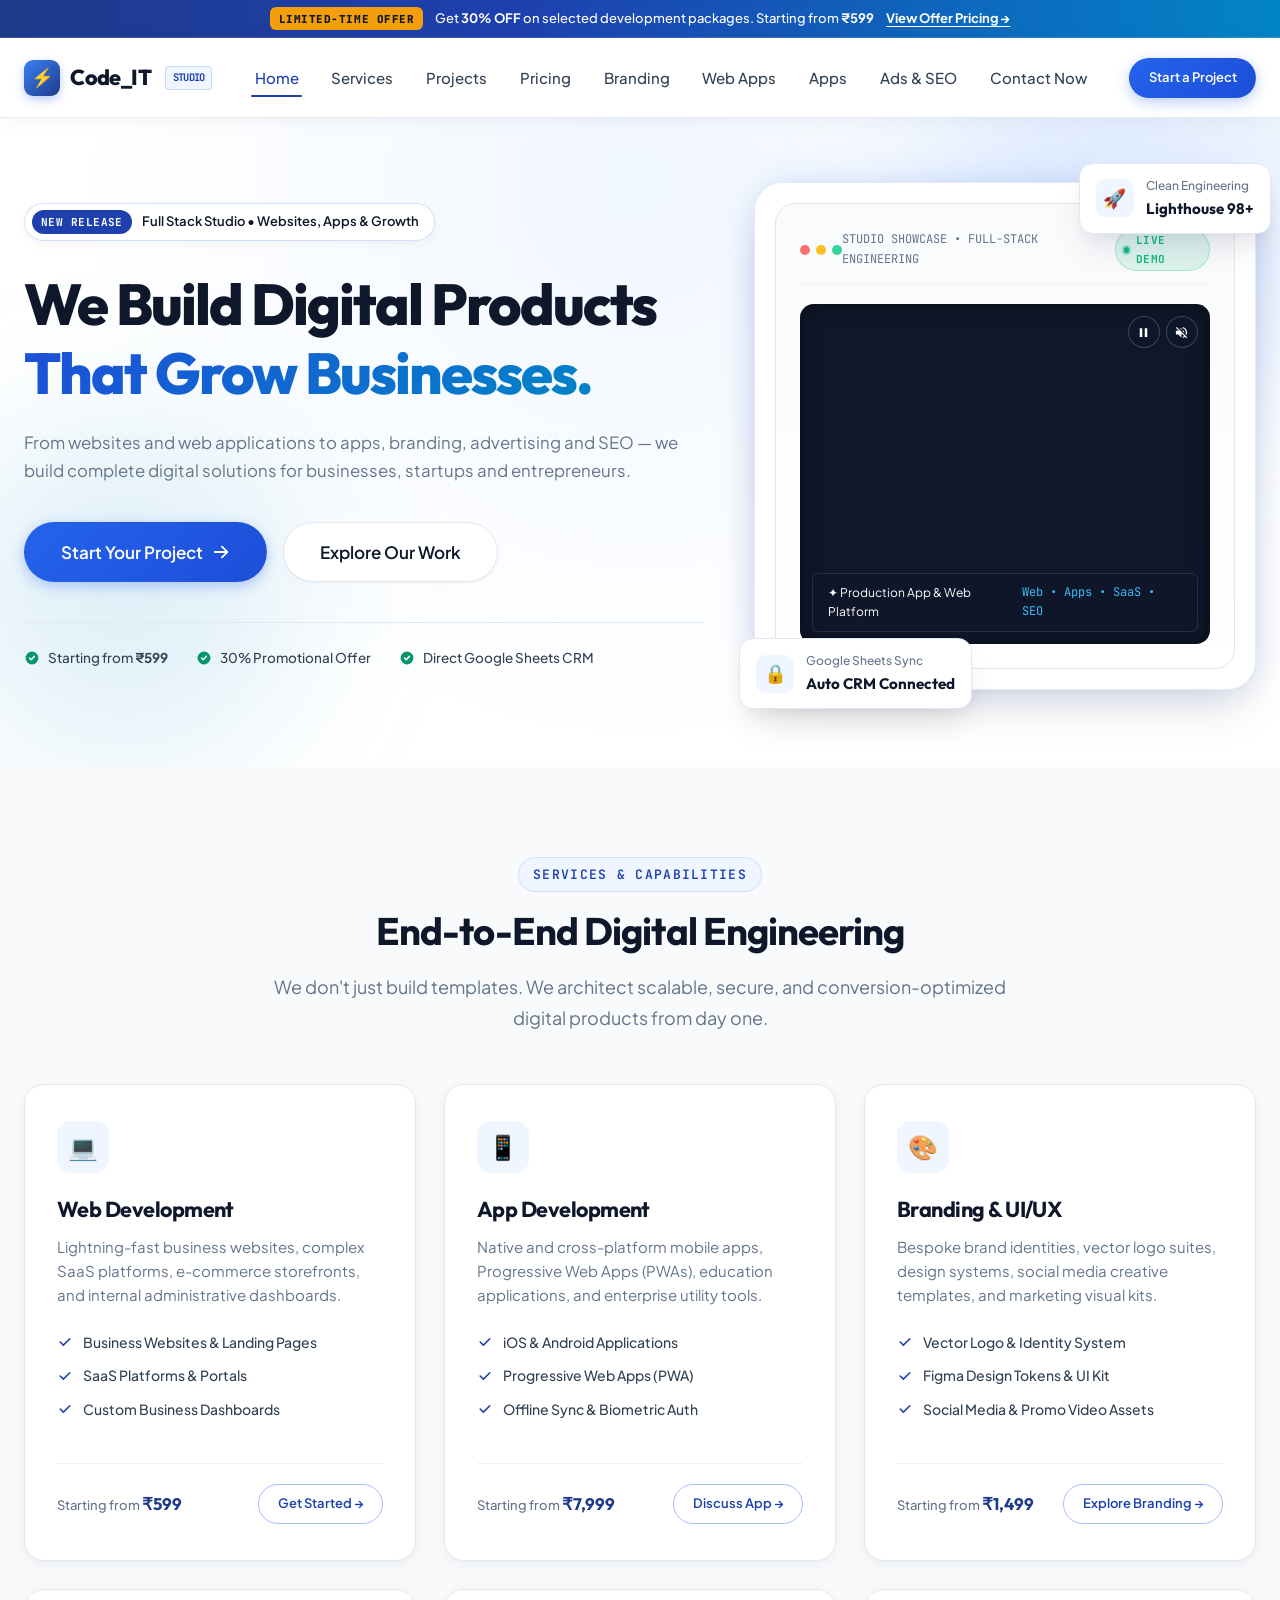
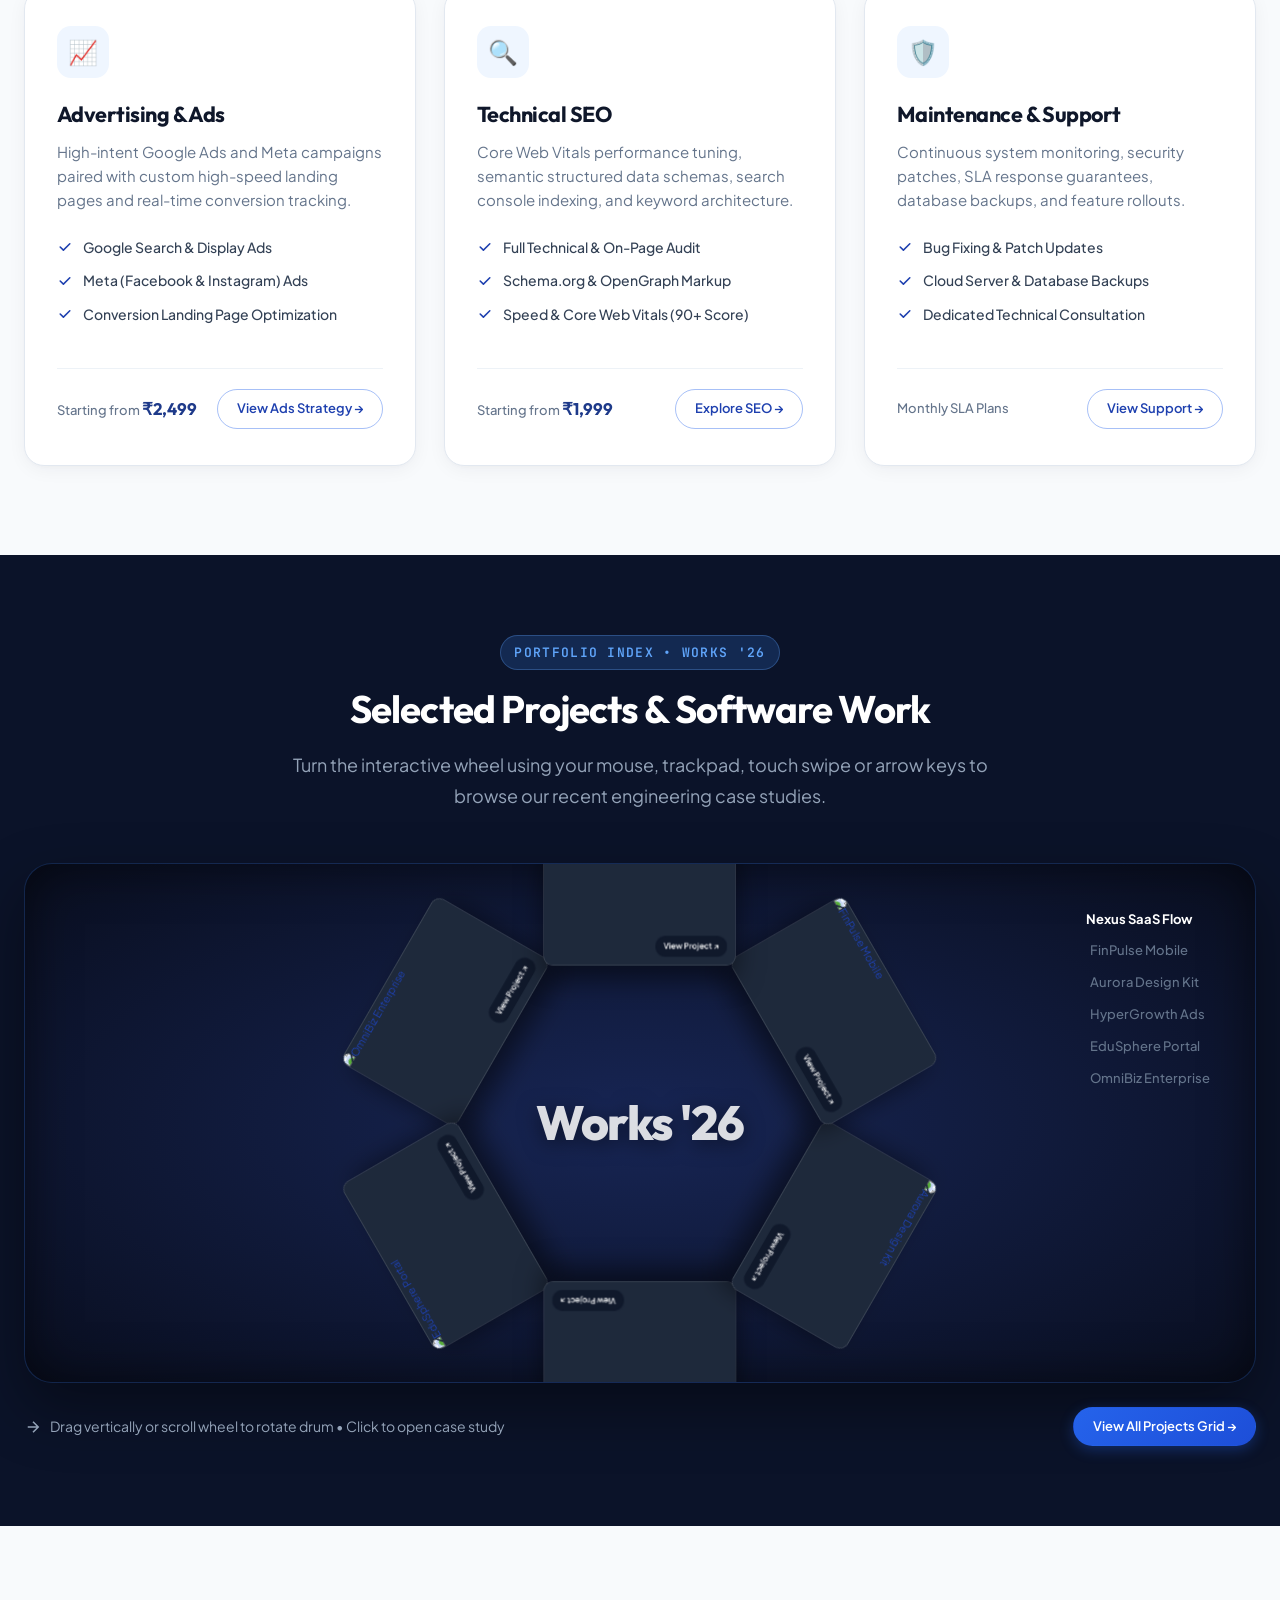
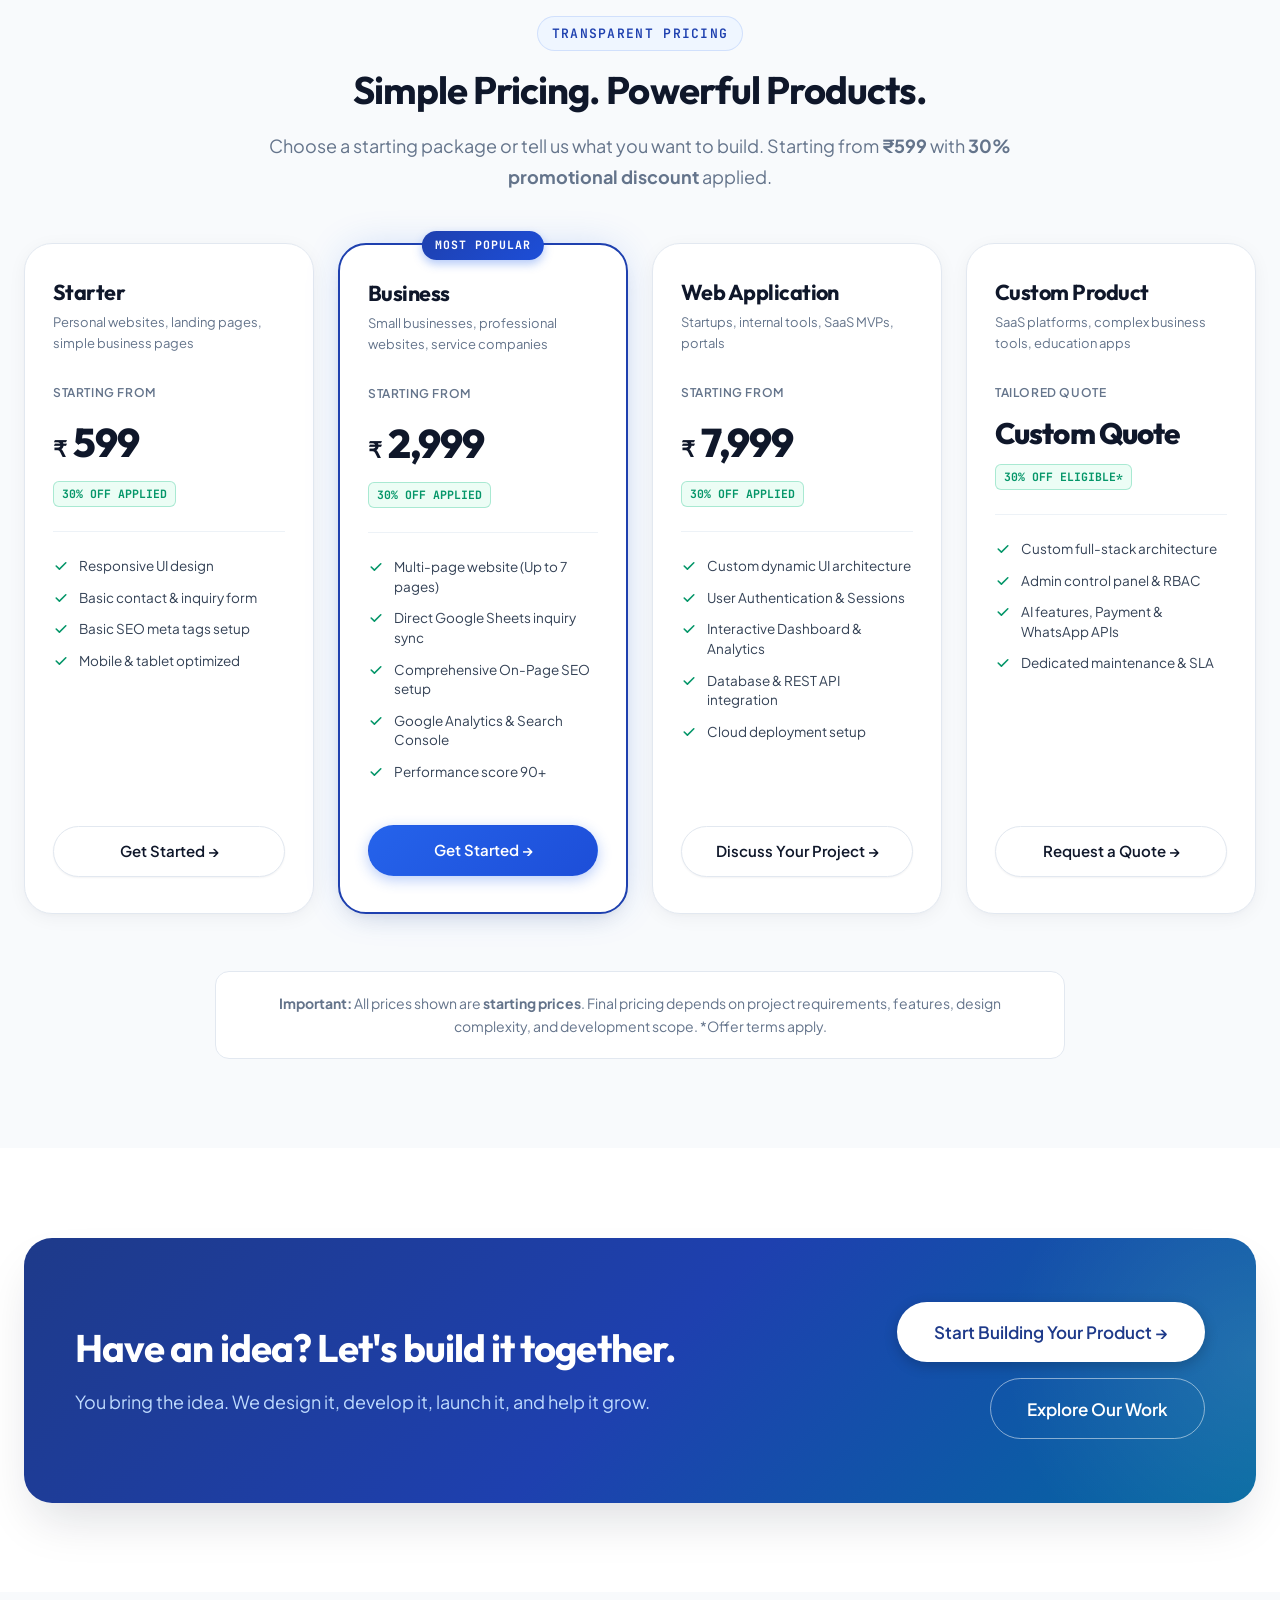
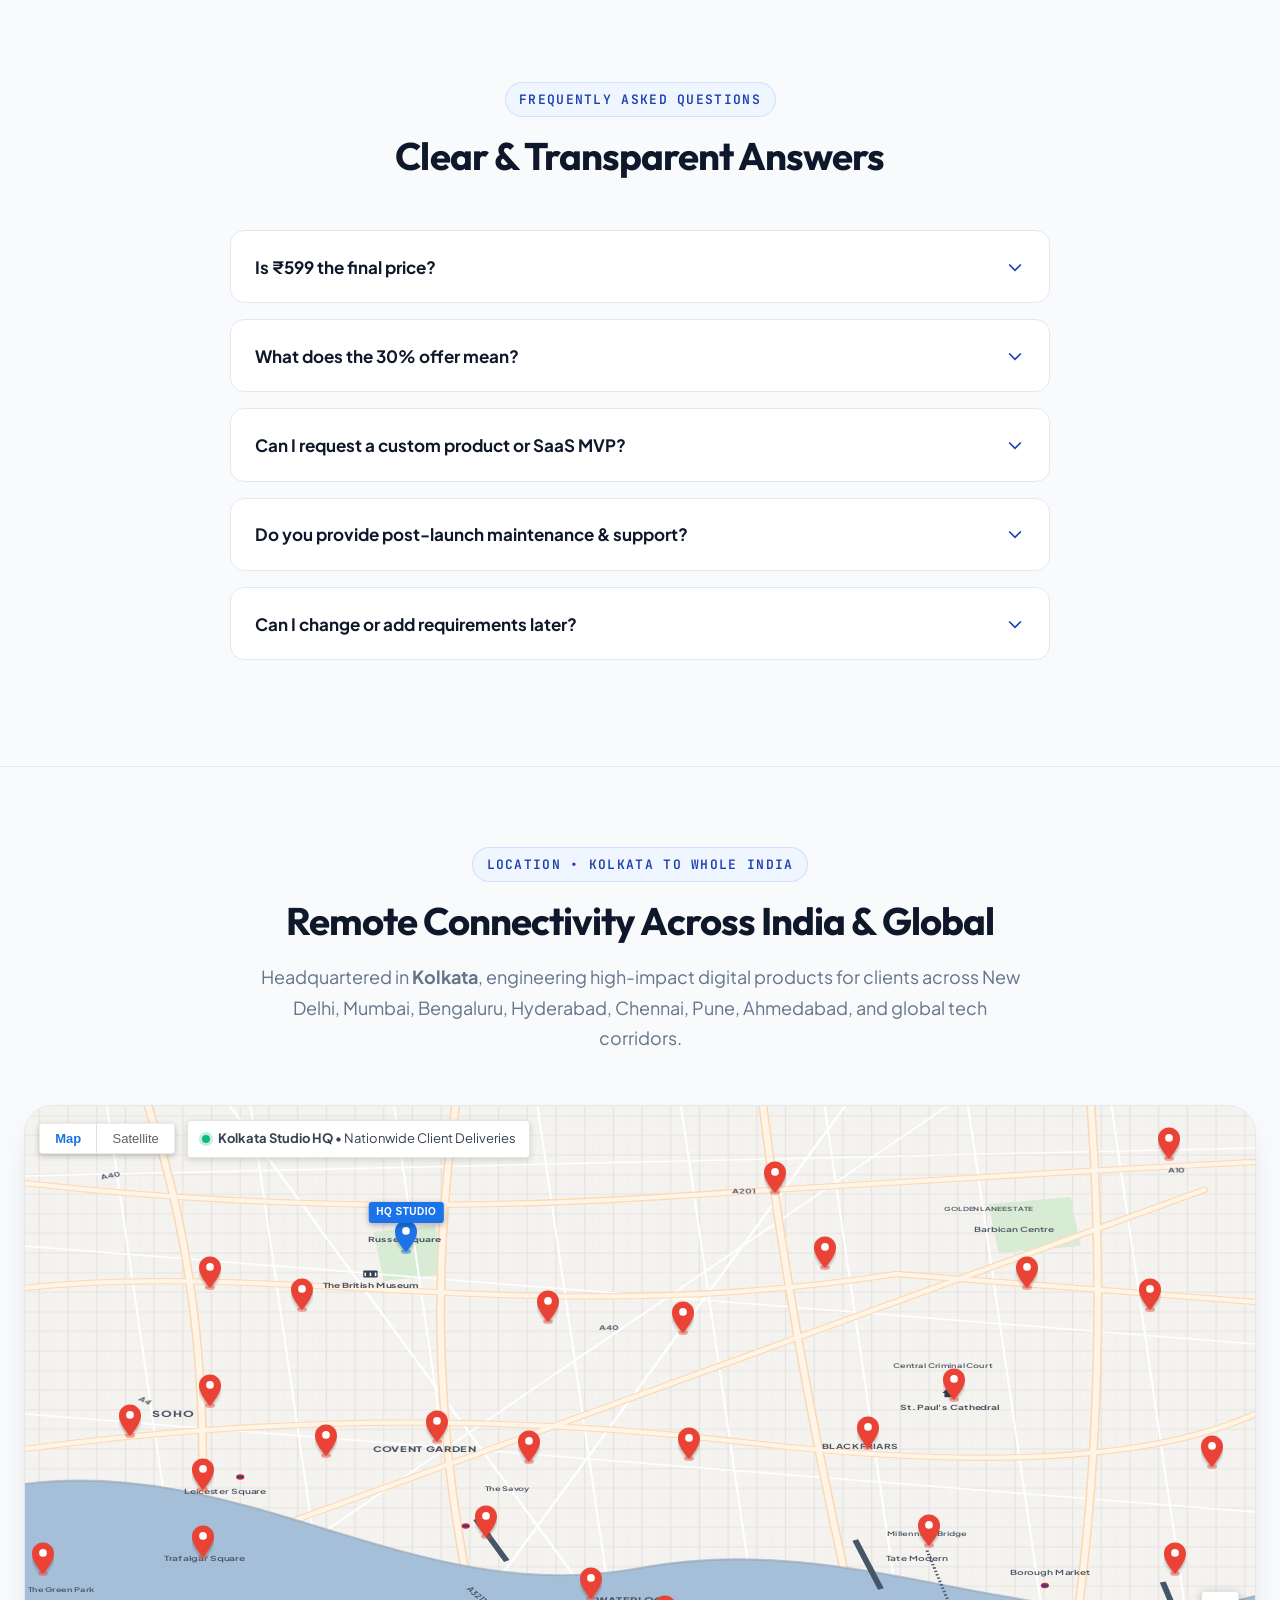
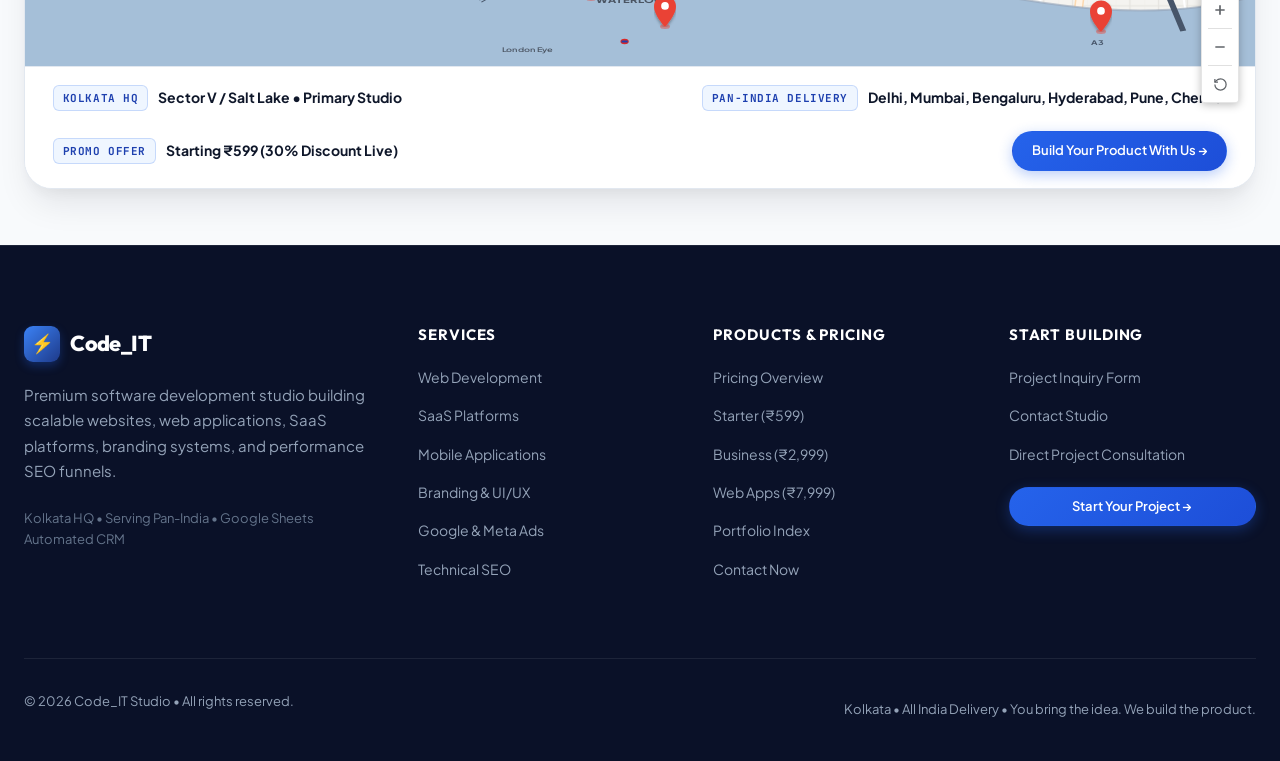
==== index.html @ 695f3fca "first commit" ====
<!DOCTYPE html>
<html lang="en">
<head>
  <meta charset="UTF-8" />
  <meta name="viewport" content="width=device-width, initial-scale=1.0" />
  <title>Code_IT | Web Development, Apps, Branding, Ads & SEO Studio</title>
  <meta name="description" content="Professional technology & digital solutions company building high-performance websites, web applications, SaaS products, mobile apps, branding, ads & SEO." />
  <meta name="keywords" content="web development, app development, saas development, branding agency, google ads, technical seo, software studio" />
  <meta property="og:title" content="Code_IT | Digital Product Studio" />
  <meta property="og:description" content="We build digital products that grow businesses. From websites and apps to branding and SEO." />
  <meta property="og:type" content="website" />
  <link rel="canonical" href="https://example.com/index.html" />

  <!-- CSS Stylesheets -->
  <link rel="stylesheet" href="css/style.css" />
  <link rel="stylesheet" href="css/animations.css" />
  <link rel="stylesheet" href="css/responsive.css" />
</head>
<body>

  <!-- Top Scroll Progress Bar -->
  <div id="scroll-progress"></div>

  <!-- Sticky Header Wrapper (Holds Promo Offer Banner + Main Nav) -->
  <div class="site-header-sticky">
    <!-- Promotional 30% Offer Banner -->
    <aside class="offer-banner" role="region" aria-label="Limited time promotion">
      <div class="container offer-banner-content">
        <span class="offer-badge">LIMITED-TIME OFFER</span>
        <span>Get <strong>30% OFF</strong> on selected development packages. Starting from <strong>₹599</strong></span>
        <a href="pricing.html" class="offer-banner-link">View Offer Pricing →</a>
      </div>
    </aside>

    <!-- Sticky Main Navigation -->
    <header class="site-nav">
      <div class="container nav-container">
        <a href="index.html" class="brand-logo" aria-label="Code_IT Home">
          <span class="brand-logo-icon">⚡</span>
          <span>Code_IT</span>
          <span class="brand-logo-badge">STUDIO</span>
        </a>

        <nav aria-label="Main Navigation">
          <ul class="nav-links" id="nav-links">
            <li class="nav-item"><a href="index.html" class="nav-link">Home</a></li>
            <li class="nav-item"><a href="services.html" class="nav-link">Services</a></li>
            <li class="nav-item"><a href="projects.html" class="nav-link">Projects</a></li>
            <li class="nav-item"><a href="pricing.html" class="nav-link">Pricing</a></li>
            <li class="nav-item"><a href="branding.html" class="nav-link">Branding</a></li>
            <li class="nav-item"><a href="web-apps.html" class="nav-link">Web Apps</a></li>
            <li class="nav-item"><a href="apps.html" class="nav-link">Apps</a></li>
            <li class="nav-item"><a href="ads-seo.html" class="nav-link">Ads &amp; SEO</a></li>
            <li class="nav-item"><a href="contact.html" class="nav-link">Contact Now</a></li>
            <li class="nav-item mobile-only" style="display: none;">
              <a href="inquiry.html" class="btn btn-primary btn-sm btn-block">Start a Project</a>
            </li>
          </ul>
        </nav>

        <div class="nav-actions">
          <a href="inquiry.html" class="btn btn-primary btn-sm">Start a Project</a>
          <button class="nav-toggle-btn" id="nav-toggle" aria-label="Toggle Navigation" aria-expanded="false">
            <svg viewBox="0 0 24 24" width="24" height="24" stroke="currentColor" stroke-width="2" fill="none"><line x1="3" y1="12" x2="21" y2="12"></line><line x1="3" y1="6" x2="21" y2="6"></line><line x1="3" y1="18" x2="21" y2="18"></line></svg>
          </button>
        </div>
      </div>
    </header>
  </div>

  <!-- Hero Section with 3D Orbit Interactive Studio Visual -->
  <section class="hero-wrapper" aria-labelledby="hero-title">
    <div class="bg-glow-orb bg-glow-1"></div>
    <div class="bg-glow-orb bg-glow-2"></div>

    <div class="container hero-grid">
      <!-- Left Hero Copy -->
      <div class="hero-content reveal">
        <div class="hero-badge-container">
          <span class="hero-badge-tag">NEW RELEASE</span>
          <span class="hero-badge-text">Full Stack Studio &bull; Websites, Apps &amp; Growth</span>
        </div>

        <h1 class="hero-headline" id="hero-title">
          We Build Digital Products <br />
          <em>That Grow Businesses.</em>
        </h1>

        <p class="hero-subtext">
          From websites and web applications to apps, branding, advertising and SEO &mdash; we build complete digital solutions for businesses, startups and entrepreneurs.
        </p>

        <div class="hero-actions">
          <a href="inquiry.html" class="btn btn-primary btn-lg">
            Start Your Project
            <svg class="btn-icon" viewBox="0 0 20 20" fill="currentColor"><path fill-rule="evenodd" d="M10.293 3.293a1 1 0 011.414 0l6 6a1 1 0 010 1.414l-6 6a1 1 0 01-1.414-1.414L14.586 11H3a1 1 0 110-2h11.586l-4.293-4.293a1 1 0 010-1.414z" clip-rule="evenodd"/></svg>
          </a>
          <a href="projects.html" class="btn btn-secondary btn-lg">Explore Our Work</a>
        </div>

        <div class="hero-guarantees">
          <div class="guarantee-item">
            <svg class="guarantee-icon" viewBox="0 0 20 20" fill="currentColor"><path fill-rule="evenodd" d="M10 18a8 8 0 100-16 8 8 0 000 16zm3.707-9.293a1 1 0 00-1.414-1.414L9 10.586 7.707 9.293a1 1 0 00-1.414 1.414l2 2a1 1 0 001.414 0l4-4z" clip-rule="evenodd"/></svg>
            <span>Starting from <strong>₹599</strong></span>
          </div>
          <div class="guarantee-item">
            <svg class="guarantee-icon" viewBox="0 0 20 20" fill="currentColor"><path fill-rule="evenodd" d="M10 18a8 8 0 100-16 8 8 0 000 16zm3.707-9.293a1 1 0 00-1.414-1.414L9 10.586 7.707 9.293a1 1 0 00-1.414 1.414l2 2a1 1 0 001.414 0l4-4z" clip-rule="evenodd"/></svg>
            <span>30% Promotional Offer</span>
          </div>
          <div class="guarantee-item">
            <svg class="guarantee-icon" viewBox="0 0 20 20" fill="currentColor"><path fill-rule="evenodd" d="M10 18a8 8 0 100-16 8 8 0 000 16zm3.707-9.293a1 1 0 00-1.414-1.414L9 10.586 7.707 9.293a1 1 0 00-1.414 1.414l2 2a1 1 0 001.414 0l4-4z" clip-rule="evenodd"/></svg>
            <span>Direct Google Sheets CRM</span>
          </div>
        </div>
      </div>

      <!-- Right Hero Video & Studio Showcase -->
      <div class="hero-visual reveal reveal-delay-2">
        <div class="hero-visual-frame">
          <div class="studio-tech-card hero-video-card">
            <div class="studio-card-header">
              <div class="tech-dots">
                <span class="tech-dot red"></span>
                <span class="tech-dot yellow"></span>
                <span class="tech-dot green"></span>
              </div>
              <span class="tech-label">STUDIO SHOWCASE &bull; FULL-STACK ENGINEERING</span>
              <span class="tech-live-pill">
                <span class="pulse-dot"></span> LIVE DEMO
              </span>
            </div>

            <div class="hero-video-container">
              <video 
                id="hero-video-player"
                class="hero-media-video" 
                autoplay 
                loop 
                muted 
                playsinline 
                preload="auto"
              >
                <source src="gemini_generated_video_3c59498c.mp4" type="video/mp4" />
                Your browser does not support the video tag.
              </video>
              
              <div class="video-overlay-controls">
                <button type="button" class="video-ctrl-btn" id="hero-video-toggle" title="Play / Pause Video" aria-label="Pause or play video">
                  <svg id="video-play-icon" style="display:none;" viewBox="0 0 24 24" width="15" height="15" fill="currentColor"><path d="M8 5v14l11-7z"/></svg>
                  <svg id="video-pause-icon" viewBox="0 0 24 24" width="15" height="15" fill="currentColor"><path d="M6 19h4V5H6v14zm8-14v14h4V5h-4z"/></svg>
                </button>
                <button type="button" class="video-ctrl-btn" id="hero-sound-toggle" title="Mute / Unmute Audio" aria-label="Mute or unmute audio">
                  <svg id="sound-muted-icon" viewBox="0 0 24 24" width="15" height="15" fill="currentColor"><path d="M16.5 12c0-1.77-1.02-3.29-2.5-4.03v2.21l2.45 2.45c.03-.2.05-.41.05-.63zm2.5 0c0 .94-.2 1.82-.54 2.64l1.51 1.51C20.63 14.91 21 13.5 21 12c0-4.28-2.99-7.86-7-8.77v2.06c2.89.86 5 3.54 5 6.71zM4.27 3L3 4.27 7.73 9H3v6h4l5 5v-6.73l4.25 4.25c-.67.52-1.42.93-2.25 1.18v2.06c1.38-.31 2.63-.95 3.69-1.81L19.73 21 21 19.73l-9-9L4.27 3zM12 4L9.91 6.09 12 8.18V4z"/></svg>
                  <svg id="sound-unmuted-icon" style="display:none;" viewBox="0 0 24 24" width="15" height="15" fill="currentColor"><path d="M3 9v6h4l5 5V4L7 9H3zm13.5 3c0-1.77-1.02-3.29-2.5-4.03v8.05c1.48-.73 2.5-2.25 2.5-4.02zM14 3.23v2.06c2.89.86 5 3.54 5 6.71s-2.11 5.85-5 6.71v2.06c4.01-.91 7-4.49 7-8.77s-2.99-7.86-7-8.77z"/></svg>
                </button>
              </div>

              <div class="canvas-overlay-caption">
                <span>✦ Production App &amp; Web Platform</span>
                <span class="canvas-badge">Web &bull; Apps &bull; SaaS &bull; SEO</span>
              </div>
            </div>
          </div>

          <!-- Floating Micro Badges -->
          <div class="hero-floating-stat stat-1 float-animation">
            <div class="stat-icon-wrapper">🚀</div>
            <div>
              <div class="stat-info-title">Clean Engineering</div>
              <div class="stat-info-val">Lighthouse 98+</div>
            </div>
          </div>

          <div class="hero-floating-stat stat-2 float-animation-reverse">
            <div class="stat-icon-wrapper">🔒</div>
            <div>
              <div class="stat-info-title">Google Sheets Sync</div>
              <div class="stat-info-val">Auto CRM Connected</div>
            </div>
          </div>
        </div>
      </div>
    </div>
  </section>

  <!-- Core Services Showcase Section -->
  <section class="section section-alt" id="services">
    <div class="container">
      <div class="section-header reveal">
        <span class="section-eyebrow">SERVICES &amp; CAPABILITIES</span>
        <h2 class="section-title">End-to-End Digital Engineering</h2>
        <p class="section-subtitle">
          We don't just build templates. We architect scalable, secure, and conversion-optimized digital products from day one.
        </p>
      </div>

      <div class="services-grid">
        <!-- Web Development -->
        <article class="service-card reveal">
          <div class="service-icon-box">💻</div>
          <h3 class="service-title">Web Development</h3>
          <p class="service-desc">
            Lightning-fast business websites, complex SaaS platforms, e-commerce storefronts, and internal administrative dashboards.
          </p>
          <ul class="service-feature-list">
            <li class="service-feature-item">
              <svg viewBox="0 0 20 20" fill="currentColor"><path fill-rule="evenodd" d="M16.707 5.293a1 1 0 010 1.414l-8 8a1 1 0 01-1.414 0l-4-4a1 1 0 011.414-1.414L8 12.586l7.293-7.293a1 1 0 011.414 0z" clip-rule="evenodd"/></svg>
              Business Websites &amp; Landing Pages
            </li>
            <li class="service-feature-item">
              <svg viewBox="0 0 20 20" fill="currentColor"><path fill-rule="evenodd" d="M16.707 5.293a1 1 0 010 1.414l-8 8a1 1 0 01-1.414 0l-4-4a1 1 0 011.414-1.414L8 12.586l7.293-7.293a1 1 0 011.414 0z" clip-rule="evenodd"/></svg>
              SaaS Platforms &amp; Portals
            </li>
            <li class="service-feature-item">
              <svg viewBox="0 0 20 20" fill="currentColor"><path fill-rule="evenodd" d="M16.707 5.293a1 1 0 010 1.414l-8 8a1 1 0 01-1.414 0l-4-4a1 1 0 011.414-1.414L8 12.586l7.293-7.293a1 1 0 011.414 0z" clip-rule="evenodd"/></svg>
              Custom Business Dashboards
            </li>
          </ul>
          <div class="service-card-footer">
            <span class="service-price-tag">Starting from <strong>₹599</strong></span>
            <a href="inquiry.html?package=Starter" class="btn btn-outline btn-sm">Get Started →</a>
          </div>
        </article>

        <!-- App Development -->
        <article class="service-card reveal reveal-delay-1">
          <div class="service-icon-box">📱</div>
          <h3 class="service-title">App Development</h3>
          <p class="service-desc">
            Native and cross-platform mobile apps, Progressive Web Apps (PWAs), education applications, and enterprise utility tools.
          </p>
          <ul class="service-feature-list">
            <li class="service-feature-item">
              <svg viewBox="0 0 20 20" fill="currentColor"><path fill-rule="evenodd" d="M16.707 5.293a1 1 0 010 1.414l-8 8a1 1 0 01-1.414 0l-4-4a1 1 0 011.414-1.414L8 12.586l7.293-7.293a1 1 0 011.414 0z" clip-rule="evenodd"/></svg>
              iOS &amp; Android Applications
            </li>
            <li class="service-feature-item">
              <svg viewBox="0 0 20 20" fill="currentColor"><path fill-rule="evenodd" d="M16.707 5.293a1 1 0 010 1.414l-8 8a1 1 0 01-1.414 0l-4-4a1 1 0 011.414-1.414L8 12.586l7.293-7.293a1 1 0 011.414 0z" clip-rule="evenodd"/></svg>
              Progressive Web Apps (PWA)
            </li>
            <li class="service-feature-item">
              <svg viewBox="0 0 20 20" fill="currentColor"><path fill-rule="evenodd" d="M16.707 5.293a1 1 0 010 1.414l-8 8a1 1 0 01-1.414 0l-4-4a1 1 0 011.414-1.414L8 12.586l7.293-7.293a1 1 0 011.414 0z" clip-rule="evenodd"/></svg>
              Offline Sync &amp; Biometric Auth
            </li>
          </ul>
          <div class="service-card-footer">
            <span class="service-price-tag">Starting from <strong>₹7,999</strong></span>
            <a href="inquiry.html?package=Web%20Application" class="btn btn-outline btn-sm">Discuss App →</a>
          </div>
        </article>

        <!-- Branding & UI/UX -->
        <article class="service-card reveal reveal-delay-2">
          <div class="service-icon-box">🎨</div>
          <h3 class="service-title">Branding &amp; UI/UX</h3>
          <p class="service-desc">
            Bespoke brand identities, vector logo suites, design systems, social media creative templates, and marketing visual kits.
          </p>
          <ul class="service-feature-list">
            <li class="service-feature-item">
              <svg viewBox="0 0 20 20" fill="currentColor"><path fill-rule="evenodd" d="M16.707 5.293a1 1 0 010 1.414l-8 8a1 1 0 01-1.414 0l-4-4a1 1 0 011.414-1.414L8 12.586l7.293-7.293a1 1 0 011.414 0z" clip-rule="evenodd"/></svg>
              Vector Logo &amp; Identity System
            </li>
            <li class="service-feature-item">
              <svg viewBox="0 0 20 20" fill="currentColor"><path fill-rule="evenodd" d="M16.707 5.293a1 1 0 010 1.414l-8 8a1 1 0 01-1.414 0l-4-4a1 1 0 011.414-1.414L8 12.586l7.293-7.293a1 1 0 011.414 0z" clip-rule="evenodd"/></svg>
              Figma Design Tokens &amp; UI Kit
            </li>
            <li class="service-feature-item">
              <svg viewBox="0 0 20 20" fill="currentColor"><path fill-rule="evenodd" d="M16.707 5.293a1 1 0 010 1.414l-8 8a1 1 0 01-1.414 0l-4-4a1 1 0 011.414-1.414L8 12.586l7.293-7.293a1 1 0 011.414 0z" clip-rule="evenodd"/></svg>
              Social Media &amp; Promo Video Assets
            </li>
          </ul>
          <div class="service-card-footer">
            <span class="service-price-tag">Starting from <strong>₹1,499</strong></span>
            <a href="branding.html" class="btn btn-outline btn-sm">Explore Branding →</a>
          </div>
        </article>

        <!-- Advertising & Lead Funnels -->
        <article class="service-card reveal">
          <div class="service-icon-box">📈</div>
          <h3 class="service-title">Advertising &amp; Ads</h3>
          <p class="service-desc">
            High-intent Google Ads and Meta campaigns paired with custom high-speed landing pages and real-time conversion tracking.
          </p>
          <ul class="service-feature-list">
            <li class="service-feature-item">
              <svg viewBox="0 0 20 20" fill="currentColor"><path fill-rule="evenodd" d="M16.707 5.293a1 1 0 010 1.414l-8 8a1 1 0 01-1.414 0l-4-4a1 1 0 011.414-1.414L8 12.586l7.293-7.293a1 1 0 011.414 0z" clip-rule="evenodd"/></svg>
              Google Search &amp; Display Ads
            </li>
            <li class="service-feature-item">
              <svg viewBox="0 0 20 20" fill="currentColor"><path fill-rule="evenodd" d="M16.707 5.293a1 1 0 010 1.414l-8 8a1 1 0 01-1.414 0l-4-4a1 1 0 011.414-1.414L8 12.586l7.293-7.293a1 1 0 011.414 0z" clip-rule="evenodd"/></svg>
              Meta (Facebook &amp; Instagram) Ads
            </li>
            <li class="service-feature-item">
              <svg viewBox="0 0 20 20" fill="currentColor"><path fill-rule="evenodd" d="M16.707 5.293a1 1 0 010 1.414l-8 8a1 1 0 01-1.414 0l-4-4a1 1 0 011.414-1.414L8 12.586l7.293-7.293a1 1 0 011.414 0z" clip-rule="evenodd"/></svg>
              Conversion Landing Page Optimization
            </li>
          </ul>
          <div class="service-card-footer">
            <span class="service-price-tag">Starting from <strong>₹2,499</strong></span>
            <a href="ads-seo.html" class="btn btn-outline btn-sm">View Ads Strategy →</a>
          </div>
        </article>

        <!-- Technical & On-Page SEO -->
        <article class="service-card reveal reveal-delay-1">
          <div class="service-icon-box">🔍</div>
          <h3 class="service-title">Technical SEO</h3>
          <p class="service-desc">
            Core Web Vitals performance tuning, semantic structured data schemas, search console indexing, and keyword architecture.
          </p>
          <ul class="service-feature-list">
            <li class="service-feature-item">
              <svg viewBox="0 0 20 20" fill="currentColor"><path fill-rule="evenodd" d="M16.707 5.293a1 1 0 010 1.414l-8 8a1 1 0 01-1.414 0l-4-4a1 1 0 011.414-1.414L8 12.586l7.293-7.293a1 1 0 011.414 0z" clip-rule="evenodd"/></svg>
              Full Technical &amp; On-Page Audit
            </li>
            <li class="service-feature-item">
              <svg viewBox="0 0 20 20" fill="currentColor"><path fill-rule="evenodd" d="M16.707 5.293a1 1 0 010 1.414l-8 8a1 1 0 01-1.414 0l-4-4a1 1 0 011.414-1.414L8 12.586l7.293-7.293a1 1 0 011.414 0z" clip-rule="evenodd"/></svg>
              Schema.org &amp; OpenGraph Markup
            </li>
            <li class="service-feature-item">
              <svg viewBox="0 0 20 20" fill="currentColor"><path fill-rule="evenodd" d="M16.707 5.293a1 1 0 010 1.414l-8 8a1 1 0 01-1.414 0l-4-4a1 1 0 011.414-1.414L8 12.586l7.293-7.293a1 1 0 011.414 0z" clip-rule="evenodd"/></svg>
              Speed &amp; Core Web Vitals (90+ Score)
            </li>
          </ul>
          <div class="service-card-footer">
            <span class="service-price-tag">Starting from <strong>₹1,999</strong></span>
            <a href="ads-seo.html" class="btn btn-outline btn-sm">Explore SEO →</a>
          </div>
        </article>

        <!-- Post-Launch Maintenance & Support -->
        <article class="service-card reveal reveal-delay-2">
          <div class="service-icon-box">🛡️</div>
          <h3 class="service-title">Maintenance &amp; Support</h3>
          <p class="service-desc">
            Continuous system monitoring, security patches, SLA response guarantees, database backups, and feature rollouts.
          </p>
          <ul class="service-feature-list">
            <li class="service-feature-item">
              <svg viewBox="0 0 20 20" fill="currentColor"><path fill-rule="evenodd" d="M16.707 5.293a1 1 0 010 1.414l-8 8a1 1 0 01-1.414 0l-4-4a1 1 0 011.414-1.414L8 12.586l7.293-7.293a1 1 0 011.414 0z" clip-rule="evenodd"/></svg>
              Bug Fixing &amp; Patch Updates
            </li>
            <li class="service-feature-item">
              <svg viewBox="0 0 20 20" fill="currentColor"><path fill-rule="evenodd" d="M16.707 5.293a1 1 0 010 1.414l-8 8a1 1 0 01-1.414 0l-4-4a1 1 0 011.414-1.414L8 12.586l7.293-7.293a1 1 0 011.414 0z" clip-rule="evenodd"/></svg>
              Cloud Server &amp; Database Backups
            </li>
            <li class="service-feature-item">
              <svg viewBox="0 0 20 20" fill="currentColor"><path fill-rule="evenodd" d="M16.707 5.293a1 1 0 010 1.414l-8 8a1 1 0 01-1.414 0l-4-4a1 1 0 011.414-1.414L8 12.586l7.293-7.293a1 1 0 011.414 0z" clip-rule="evenodd"/></svg>
              Dedicated Technical Consultation
            </li>
          </ul>
          <div class="service-card-footer">
            <span class="service-price-tag">Monthly SLA Plans</span>
            <a href="support.html" class="btn btn-outline btn-sm">View Support →</a>
          </div>
        </article>
      </div>
    </div>
  </section>

  <!-- Interactive 3D WorksWheel Portfolio Showcase -->
  <section class="works-wheel-section" id="projects-wheel">
    <div class="container">
      <div class="section-header reveal">
        <span class="section-eyebrow">PORTFOLIO INDEX &bull; WORKS '26</span>
        <h2 class="section-title">Selected Projects &amp; Software Work</h2>
        <p class="section-subtitle">
          Turn the interactive wheel using your mouse, trackpad, touch swipe or arrow keys to browse our recent engineering case studies.
        </p>
      </div>

      <!-- 3D WorksWheel Mount Container -->
      <div class="works-wheel-wrapper reveal" id="works-wheel-container">
        <!-- Injected by js/works-wheel-vanilla.js -->
      </div>

      <div class="wheel-controls-bar reveal">
        <div class="wheel-instruction">
          <svg viewBox="0 0 24 24" width="18" height="18" fill="none" stroke="currentColor" stroke-width="2"><path d="M5 12h14M12 5l7 7-7 7"/></svg>
          <span>Drag vertically or scroll wheel to rotate drum &bull; Click to open case study</span>
        </div>
        <div>
          <a href="projects.html" class="btn btn-primary btn-sm">View All Projects Grid →</a>
        </div>
      </div>
    </div>
  </section>

  <!-- Pricing Preview Section Starting from ₹599 -->
  <section class="section pricing-section" id="pricing-preview">
    <div class="container">
      <div class="section-header reveal">
        <span class="section-eyebrow">TRANSPARENT PRICING</span>
        <h2 class="section-title">Simple Pricing. Powerful Products.</h2>
        <p class="section-subtitle">
          Choose a starting package or tell us what you want to build. Starting from <strong>₹599</strong> with <strong>30% promotional discount</strong> applied.
        </p>
      </div>

      <!-- 4 Core Pricing Cards Grid -->
      <div class="pricing-grid">
        <!-- Starter Card -->
        <div class="pricing-card reveal">
          <h3 class="pricing-tier-name">Starter</h3>
          <p class="pricing-tier-target">Personal websites, landing pages, simple business pages</p>
          <div class="price-box">
            <span class="price-start-label">Starting from</span>
            <div class="price-amount-wrap">
              <span class="price-currency">₹</span>
              <span class="price-number">599</span>
            </div>
            <span class="price-discount-pill">30% OFF APPLIED</span>
          </div>
          <ul class="pricing-features-list">
            <li class="pricing-feature-item">
              <svg viewBox="0 0 20 20" fill="currentColor"><path fill-rule="evenodd" d="M16.707 5.293a1 1 0 010 1.414l-8 8a1 1 0 01-1.414 0l-4-4a1 1 0 011.414-1.414L8 12.586l7.293-7.293a1 1 0 011.414 0z" clip-rule="evenodd"/></svg>
              Responsive UI design
            </li>
            <li class="pricing-feature-item">
              <svg viewBox="0 0 20 20" fill="currentColor"><path fill-rule="evenodd" d="M16.707 5.293a1 1 0 010 1.414l-8 8a1 1 0 01-1.414 0l-4-4a1 1 0 011.414-1.414L8 12.586l7.293-7.293a1 1 0 011.414 0z" clip-rule="evenodd"/></svg>
              Basic contact &amp; inquiry form
            </li>
            <li class="pricing-feature-item">
              <svg viewBox="0 0 20 20" fill="currentColor"><path fill-rule="evenodd" d="M16.707 5.293a1 1 0 010 1.414l-8 8a1 1 0 01-1.414 0l-4-4a1 1 0 011.414-1.414L8 12.586l7.293-7.293a1 1 0 011.414 0z" clip-rule="evenodd"/></svg>
              Basic SEO meta tags setup
            </li>
            <li class="pricing-feature-item">
              <svg viewBox="0 0 20 20" fill="currentColor"><path fill-rule="evenodd" d="M16.707 5.293a1 1 0 010 1.414l-8 8a1 1 0 01-1.414 0l-4-4a1 1 0 011.414-1.414L8 12.586l7.293-7.293a1 1 0 011.414 0z" clip-rule="evenodd"/></svg>
              Mobile &amp; tablet optimized
            </li>
          </ul>
          <button onclick="selectPackage('starter')" class="btn btn-secondary btn-block">Get Started →</button>
        </div>

        <!-- Business Card (Popular) -->
        <div class="pricing-card popular reveal reveal-delay-1">
          <span class="popular-badge">MOST POPULAR</span>
          <h3 class="pricing-tier-name">Business</h3>
          <p class="pricing-tier-target">Small businesses, professional websites, service companies</p>
          <div class="price-box">
            <span class="price-start-label">Starting from</span>
            <div class="price-amount-wrap">
              <span class="price-currency">₹</span>
              <span class="price-number">2,999</span>
            </div>
            <span class="price-discount-pill">30% OFF APPLIED</span>
          </div>
          <ul class="pricing-features-list">
            <li class="pricing-feature-item">
              <svg viewBox="0 0 20 20" fill="currentColor"><path fill-rule="evenodd" d="M16.707 5.293a1 1 0 010 1.414l-8 8a1 1 0 01-1.414 0l-4-4a1 1 0 011.414-1.414L8 12.586l7.293-7.293a1 1 0 011.414 0z" clip-rule="evenodd"/></svg>
              Multi-page website (Up to 7 pages)
            </li>
            <li class="pricing-feature-item">
              <svg viewBox="0 0 20 20" fill="currentColor"><path fill-rule="evenodd" d="M16.707 5.293a1 1 0 010 1.414l-8 8a1 1 0 01-1.414 0l-4-4a1 1 0 011.414-1.414L8 12.586l7.293-7.293a1 1 0 011.414 0z" clip-rule="evenodd"/></svg>
              Direct Google Sheets inquiry sync
            </li>
            <li class="pricing-feature-item">
              <svg viewBox="0 0 20 20" fill="currentColor"><path fill-rule="evenodd" d="M16.707 5.293a1 1 0 010 1.414l-8 8a1 1 0 01-1.414 0l-4-4a1 1 0 011.414-1.414L8 12.586l7.293-7.293a1 1 0 011.414 0z" clip-rule="evenodd"/></svg>
              Comprehensive On-Page SEO setup
            </li>
            <li class="pricing-feature-item">
              <svg viewBox="0 0 20 20" fill="currentColor"><path fill-rule="evenodd" d="M16.707 5.293a1 1 0 010 1.414l-8 8a1 1 0 01-1.414 0l-4-4a1 1 0 011.414-1.414L8 12.586l7.293-7.293a1 1 0 011.414 0z" clip-rule="evenodd"/></svg>
              Google Analytics &amp; Search Console
            </li>
            <li class="pricing-feature-item">
              <svg viewBox="0 0 20 20" fill="currentColor"><path fill-rule="evenodd" d="M16.707 5.293a1 1 0 010 1.414l-8 8a1 1 0 01-1.414 0l-4-4a1 1 0 011.414-1.414L8 12.586l7.293-7.293a1 1 0 011.414 0z" clip-rule="evenodd"/></svg>
              Performance score 90+
            </li>
          </ul>
          <button onclick="selectPackage('business')" class="btn btn-primary btn-block">Get Started →</button>
        </div>

        <!-- Web Application Card -->
        <div class="pricing-card reveal reveal-delay-2">
          <h3 class="pricing-tier-name">Web Application</h3>
          <p class="pricing-tier-target">Startups, internal tools, SaaS MVPs, portals</p>
          <div class="price-box">
            <span class="price-start-label">Starting from</span>
            <div class="price-amount-wrap">
              <span class="price-currency">₹</span>
              <span class="price-number">7,999</span>
            </div>
            <span class="price-discount-pill">30% OFF APPLIED</span>
          </div>
          <ul class="pricing-features-list">
            <li class="pricing-feature-item">
              <svg viewBox="0 0 20 20" fill="currentColor"><path fill-rule="evenodd" d="M16.707 5.293a1 1 0 010 1.414l-8 8a1 1 0 01-1.414 0l-4-4a1 1 0 011.414-1.414L8 12.586l7.293-7.293a1 1 0 011.414 0z" clip-rule="evenodd"/></svg>
              Custom dynamic UI architecture
            </li>
            <li class="pricing-feature-item">
              <svg viewBox="0 0 20 20" fill="currentColor"><path fill-rule="evenodd" d="M16.707 5.293a1 1 0 010 1.414l-8 8a1 1 0 01-1.414 0l-4-4a1 1 0 011.414-1.414L8 12.586l7.293-7.293a1 1 0 011.414 0z" clip-rule="evenodd"/></svg>
              User Authentication &amp; Sessions
            </li>
            <li class="pricing-feature-item">
              <svg viewBox="0 0 20 20" fill="currentColor"><path fill-rule="evenodd" d="M16.707 5.293a1 1 0 010 1.414l-8 8a1 1 0 01-1.414 0l-4-4a1 1 0 011.414-1.414L8 12.586l7.293-7.293a1 1 0 011.414 0z" clip-rule="evenodd"/></svg>
              Interactive Dashboard &amp; Analytics
            </li>
            <li class="pricing-feature-item">
              <svg viewBox="0 0 20 20" fill="currentColor"><path fill-rule="evenodd" d="M16.707 5.293a1 1 0 010 1.414l-8 8a1 1 0 01-1.414 0l-4-4a1 1 0 011.414-1.414L8 12.586l7.293-7.293a1 1 0 011.414 0z" clip-rule="evenodd"/></svg>
              Database &amp; REST API integration
            </li>
            <li class="pricing-feature-item">
              <svg viewBox="0 0 20 20" fill="currentColor"><path fill-rule="evenodd" d="M16.707 5.293a1 1 0 010 1.414l-8 8a1 1 0 01-1.414 0l-4-4a1 1 0 011.414-1.414L8 12.586l7.293-7.293a1 1 0 011.414 0z" clip-rule="evenodd"/></svg>
              Cloud deployment setup
            </li>
          </ul>
          <button onclick="selectPackage('webapp')" class="btn btn-secondary btn-block">Discuss Your Project →</button>
        </div>

        <!-- Custom Product Card -->
        <div class="pricing-card reveal reveal-delay-3">
          <h3 class="pricing-tier-name">Custom Product</h3>
          <p class="pricing-tier-target">SaaS platforms, complex business tools, education apps</p>
          <div class="price-box">
            <span class="price-start-label">Tailored quote</span>
            <div class="price-amount-wrap">
              <span class="price-number" style="font-size: 1.85rem;">Custom Quote</span>
            </div>
            <span class="price-discount-pill">30% OFF ELIGIBLE*</span>
          </div>
          <ul class="pricing-features-list">
            <li class="pricing-feature-item">
              <svg viewBox="0 0 20 20" fill="currentColor"><path fill-rule="evenodd" d="M16.707 5.293a1 1 0 010 1.414l-8 8a1 1 0 01-1.414 0l-4-4a1 1 0 011.414-1.414L8 12.586l7.293-7.293a1 1 0 011.414 0z" clip-rule="evenodd"/></svg>
              Custom full-stack architecture
            </li>
            <li class="pricing-feature-item">
              <svg viewBox="0 0 20 20" fill="currentColor"><path fill-rule="evenodd" d="M16.707 5.293a1 1 0 010 1.414l-8 8a1 1 0 01-1.414 0l-4-4a1 1 0 011.414-1.414L8 12.586l7.293-7.293a1 1 0 011.414 0z" clip-rule="evenodd"/></svg>
              Admin control panel &amp; RBAC
            </li>
            <li class="pricing-feature-item">
              <svg viewBox="0 0 20 20" fill="currentColor"><path fill-rule="evenodd" d="M16.707 5.293a1 1 0 010 1.414l-8 8a1 1 0 01-1.414 0l-4-4a1 1 0 011.414-1.414L8 12.586l7.293-7.293a1 1 0 011.414 0z" clip-rule="evenodd"/></svg>
              AI features, Payment &amp; WhatsApp APIs
            </li>
            <li class="pricing-feature-item">
              <svg viewBox="0 0 20 20" fill="currentColor"><path fill-rule="evenodd" d="M16.707 5.293a1 1 0 010 1.414l-8 8a1 1 0 01-1.414 0l-4-4a1 1 0 011.414-1.414L8 12.586l7.293-7.293a1 1 0 011.414 0z" clip-rule="evenodd"/></svg>
              Dedicated maintenance &amp; SLA
            </li>
          </ul>
          <button onclick="selectPackage('custom')" class="btn btn-secondary btn-block">Request a Quote →</button>
        </div>
      </div>

      <div class="pricing-disclaimer reveal">
        <strong>Important:</strong> All prices shown are <strong>starting prices</strong>. Final pricing depends on project requirements, features, design complexity, and development scope. *Offer terms apply.
      </div>
    </div>
  </section>

  <!-- High-Conversion CTA Section -->
  <section class="section">
    <div class="container">
      <div class="cta-banner-section reveal">
        <div class="cta-banner-grid">
          <div>
            <h2 class="cta-banner-title">Have an idea? Let's build it together.</h2>
            <p class="cta-banner-desc">
              You bring the idea. We design it, develop it, launch it, and help it grow.
            </p>
          </div>
          <div class="cta-banner-actions">
            <a href="inquiry.html" class="btn btn-primary btn-lg">Start Building Your Product →</a>
            <a href="projects.html" class="btn btn-outline btn-lg">Explore Our Work</a>
          </div>
        </div>
      </div>
    </div>
  </section>

  <!-- Pricing FAQ Section -->
  <section class="section section-alt">
    <div class="container">
      <div class="section-header reveal">
        <span class="section-eyebrow">FREQUENTLY ASKED QUESTIONS</span>
        <h2 class="section-title">Clear &amp; Transparent Answers</h2>
      </div>

      <div class="faq-accordion reveal">
        <div class="faq-item">
          <button class="faq-question">
            <span>Is ₹599 the final price?</span>
            <svg class="faq-icon" viewBox="0 0 24 24" fill="none" stroke="currentColor" stroke-width="2"><path d="M19 9l-7 7-7-7"/></svg>
          </button>
          <div class="faq-answer">
            ₹599 is the starting price for selected simple landing pages or basic personal single-page websites. The final quote depends entirely on your specific requirements, number of pages, and interactive features.
          </div>
        </div>

        <div class="faq-item">
          <button class="faq-question">
            <span>What does the 30% offer mean?</span>
            <svg class="faq-icon" viewBox="0 0 24 24" fill="none" stroke="currentColor" stroke-width="2"><path d="M19 9l-7 7-7-7"/></svg>
          </button>
          <div class="faq-answer">
            The 30% promotional discount applies to eligible development packages and custom quotes submitted during the current campaign. You receive full transparent calculations prior to starting.
          </div>
        </div>

        <div class="faq-item">
          <button class="faq-question">
            <span>Can I request a custom product or SaaS MVP?</span>
            <svg class="faq-icon" viewBox="0 0 24 24" fill="none" stroke="currentColor" stroke-width="2"><path d="M19 9l-7 7-7-7"/></svg>
          </button>
          <div class="faq-answer">
            Yes. Simply complete the project inquiry form, specify your product features, API needs, and timeline, and we will formulate a comprehensive architecture plan and milestone breakdown.
          </div>
        </div>

        <div class="faq-item">
          <button class="faq-question">
            <span>Do you provide post-launch maintenance &amp; support?</span>
            <svg class="faq-icon" viewBox="0 0 24 24" fill="none" stroke="currentColor" stroke-width="2"><path d="M19 9l-7 7-7-7"/></svg>
          </button>
          <div class="faq-answer">
            Yes. We provide ongoing support plans covering server monitoring, database backups, security patches, performance audits, and continuous feature iterations.
          </div>
        </div>

        <div class="faq-item">
          <button class="faq-question">
            <span>Can I change or add requirements later?</span>
            <svg class="faq-icon" viewBox="0 0 24 24" fill="none" stroke="currentColor" stroke-width="2"><path d="M19 9l-7 7-7-7"/></svg>
          </button>
          <div class="faq-answer">
            Yes. We follow an agile sprint workflow where additional scope, custom integrations, or design changes can be quoted transparently as the product evolves.
          </div>
        </div>
      </div>
    </div>
  </section>

  <!-- World & Pan-India Connectivity Map Section -->
  <section class="section world-map-section" id="connectivity-map">
    <div class="container">
      <div class="section-header reveal">
        <span class="section-eyebrow">LOCATION &bull; KOLKATA TO WHOLE INDIA</span>
        <h2 class="section-title">Remote Connectivity Across India &amp; Global</h2>
        <p class="section-subtitle">
          Headquartered in <strong>Kolkata</strong>, engineering high-impact digital products for clients across New Delhi, Mumbai, Bengaluru, Hyderabad, Chennai, Pune, Ahmedabad, and global tech corridors.
        </p>
      </div>

      <!-- World Map Mount Container -->
      <div id="world-map-mount" class="reveal">
        <!-- Injected by js/world-map-vanilla.js -->
      </div>
    </div>
  </section>

  <!-- Global Footer -->
  <footer class="site-footer">
    <div class="container">
      <div class="footer-grid">
        <div class="footer-brand">
          <a href="index.html" class="brand-logo">
            <span class="brand-logo-icon">⚡</span>
            <span>Code_IT</span>
          </a>
          <p class="footer-brand-desc">
            Premium software development studio building scalable websites, web applications, SaaS platforms, branding systems, and performance SEO funnels.
          </p>
          <p style="font-size: 0.8125rem; color: #64748b;">
            Kolkata HQ &bull; Serving Pan-India &bull; Google Sheets Automated CRM
          </p>
        </div>

        <div>
          <h4 class="footer-title">Services</h4>
          <ul class="footer-links">
            <li><a href="services.html">Web Development</a></li>
            <li><a href="web-apps.html">SaaS Platforms</a></li>
            <li><a href="apps.html">Mobile Applications</a></li>
            <li><a href="branding.html">Branding &amp; UI/UX</a></li>
            <li><a href="ads-seo.html">Google &amp; Meta Ads</a></li>
            <li><a href="ads-seo.html">Technical SEO</a></li>
          </ul>
        </div>

        <div>
          <h4 class="footer-title">Products &amp; Pricing</h4>
          <ul class="footer-links">
            <li><a href="pricing.html">Pricing Overview</a></li>
            <li><a href="pricing.html#starter">Starter (₹599)</a></li>
            <li><a href="pricing.html#business">Business (₹2,999)</a></li>
            <li><a href="pricing.html#webapp">Web Apps (₹7,999)</a></li>
            <li><a href="projects.html">Portfolio Index</a></li>
            <li><a href="contact.html">Contact Now</a></li>
          </ul>
        </div>

        <div>
          <h4 class="footer-title">Start Building</h4>
          <ul class="footer-links">
            <li><a href="inquiry.html">Project Inquiry Form</a></li>
            <li><a href="contact.html">Contact Studio</a></li>
            <li><a href="contact.html">Direct Project Consultation</a></li>
          </ul>
          <div style="margin-top: 1.25rem;">
            <a href="inquiry.html" class="btn btn-primary btn-sm btn-block">Start Your Project →</a>
          </div>
        </div>
      </div>

      <div class="footer-bottom">
        <p>&copy; 2026 Code_IT Studio &bull; All rights reserved.</p>
        <p>Kolkata &bull; All India Delivery &bull; You bring the idea. We build the product.</p>
      </div>
    </div>
  </footer>

  <!-- Back to Top Button -->
  <button id="back-to-top" aria-label="Back to Top">
    <svg viewBox="0 0 24 24" width="18" height="18" stroke="currentColor" stroke-width="2.5" fill="none"><path d="M18 15l-6-6-6 6"/></svg>
  </button>

  <!-- JavaScript Scripts -->
  <script src="js/sheets-api.js"></script>
  <script src="js/orbit-hero-vanilla.js"></script>
  <script src="js/works-wheel-vanilla.js"></script>
  <script src="js/world-map-vanilla.js"></script>
  <script src="js/pricing.js"></script>
  <script src="js/projects.js"></script>
  <script src="js/modal.js"></script>
  <script src="js/filters.js"></script>
  <script src="js/form-validation.js"></script>
  <script src="js/app.js"></script>
</body>
</html>
---- css/style.css ----
/* ==========================================================================
   CODE_IT / SUFAL_AD DIGITAL PRODUCT STUDIO - CORE DESIGN SYSTEM
   Premium + Modern + Corporate + Technology + Conversion-Focused
   ========================================================================== */

@import url('https://fonts.googleapis.com/css2?family=Outfit:wght@300;400;500;600;700;800&family=Plus+Jakarta+Sans:wght@300;400;500;600;700;800&family=JetBrains+Mono:wght@400;500;600&display=swap');

:root {
  /* Brand Color Palette - Modern Blue Tech Theme */
  --color-primary: #1e40af;           /* Deep Royal Blue */
  --color-primary-dark: #1e3a8a;      /* Navy Blue */
  --color-primary-light: #3b82f6;     /* Vibrant Blue */
  --color-primary-subtle: #eff6ff;    /* Soft Ice Blue */
  --color-primary-glow: rgba(37, 99, 235, 0.18);
  --color-accent: #0284c7;           /* Sky Blue Accent */
  --color-accent-teal: #0d9488;      /* Mint Teal for success/offers */
  
  /* Neutral Palette */
  --color-bg: #ffffff;
  --color-bg-alt: #f8fafc;
  --color-bg-subtle: #f1f5f9;
  --color-surface: #ffffff;
  --color-surface-hover: #f8fafc;
  --color-border: #e2e8f0;
  --color-border-light: #edf2f7;
  --color-border-focus: #3b82f6;
  
  /* Text & Inks */
  --color-text-main: #0f172a;        /* Dark Slate Navy */
  --color-text-secondary: #334155;   /* Neutral Slate */
  --color-text-muted: #64748b;       /* Slate Grey */
  --color-text-light: #94a3b8;       /* Subtle Grey */
  --color-text-inverse: #ffffff;
  
  /* Semantic Badges & States */
  --color-offer: #059669;
  --color-offer-bg: #ecfdf5;
  --color-warning: #d97706;
  --color-error: #dc2626;
  --color-error-bg: #fef2f2;
  --color-success: #10b981;
  
  /* Typography */
  --font-heading: 'Outfit', -apple-system, BlinkMacSystemFont, sans-serif;
  --font-body: 'Plus Jakarta Sans', -apple-system, BlinkMacSystemFont, sans-serif;
  --font-mono: 'JetBrains Mono', monospace;
  
  /* Shadows */
  --shadow-xs: 0 1px 2px 0 rgba(15, 23, 42, 0.05);
  --shadow-sm: 0 2px 8px -2px rgba(15, 23, 42, 0.06), 0 1px 4px -1px rgba(15, 23, 42, 0.04);
  --shadow-md: 0 12px 24px -6px rgba(15, 23, 42, 0.08), 0 4px 10px -2px rgba(15, 23, 42, 0.04);
  --shadow-lg: 0 20px 35px -8px rgba(15, 23, 42, 0.1), 0 8px 16px -4px rgba(15, 23, 42, 0.05);
  --shadow-xl: 0 25px 50px -12px rgba(15, 23, 42, 0.15);
  --shadow-glow: 0 0 40px -10px rgba(37, 99, 235, 0.28);
  --shadow-card: 0 4px 20px -2px rgba(30, 41, 59, 0.06), 0 2px 6px -1px rgba(30, 41, 59, 0.03);
  
  /* Radius */
  --radius-xs: 6px;
  --radius-sm: 10px;
  --radius-md: 14px;
  --radius-lg: 20px;
  --radius-xl: 28px;
  --radius-full: 9999px;
  
  /* Transitions */
  --transition-fast: 150ms cubic-bezier(0.16, 1, 0.3, 1);
  --transition-base: 250ms cubic-bezier(0.16, 1, 0.3, 1);
  --transition-smooth: 400ms cubic-bezier(0.16, 1, 0.3, 1);
  
  /* Layout */
  --container-max: 1280px;
  --nav-height: 80px;
}

/* ==========================================================================
   CSS RESET & BASE
   ========================================================================== */
*, *::before, *::after {
  box-sizing: border-box;
  margin: 0;
  padding: 0;
}

html {
  font-size: 16px;
  scroll-behavior: smooth;
  -webkit-text-size-adjust: 100%;
}

body {
  font-family: var(--font-body);
  font-size: 1rem;
  line-height: 1.65;
  color: var(--color-text-secondary);
  background-color: var(--color-bg);
  min-height: 100vh;
  display: flex;
  flex-direction: column;
  overflow-x: hidden;
  -webkit-font-smoothing: antialiased;
  -moz-osx-font-smoothing: grayscale;
}

/* Scroll progress bar */
#scroll-progress {
  position: fixed;
  top: 0;
  left: 0;
  height: 3px;
  width: 0%;
  background: linear-gradient(90deg, var(--color-primary-light), var(--color-primary), #0284c7);
  z-index: 1000;
  transition: width 0.1s ease-out;
}

h1, h2, h3, h4, h5, h6 {
  font-family: var(--font-heading);
  color: var(--color-text-main);
  font-weight: 700;
  line-height: 1.2;
  letter-spacing: -0.025em;
}

h1 { font-size: clamp(2.4rem, 4.5vw, 4rem); font-weight: 800; letter-spacing: -0.035em; }
h2 { font-size: clamp(1.85rem, 3vw, 2.75rem); letter-spacing: -0.025em; }
h3 { font-size: clamp(1.35rem, 2vw, 1.75rem); }
h4 { font-size: 1.25rem; font-weight: 600; }
p { margin-bottom: 1rem; }
p:last-child { margin-bottom: 0; }

a {
  color: var(--color-primary);
  text-decoration: none;
  transition: color var(--transition-fast);
}

a:hover {
  color: var(--color-primary-dark);
}

img, svg, video {
  display: block;
  max-width: 100%;
  height: auto;
}

button, input, select, textarea {
  font: inherit;
  color: inherit;
}

ul, ol {
  list-style: none;
}

/* ==========================================================================
   LAYOUT CONTAINER
   ========================================================================== */
.container {
  width: 100%;
  max-width: var(--container-max);
  margin-left: auto;
  margin-right: auto;
  padding-left: 1.5rem;
  padding-right: 1.5rem;
}

.container-narrow {
  max-width: 900px;
}

.section {
  padding-top: clamp(4.5rem, 7vw, 7.5rem);
  padding-bottom: clamp(4.5rem, 7vw, 7.5rem);
  position: relative;
}

.section-alt {
  background-color: var(--color-bg-alt);
}

.section-subtle {
  background: radial-gradient(circle at 50% 0%, #eff6ff 0%, #ffffff 70%);
}

/* Section Header */
.section-header {
  text-align: center;
  max-width: 760px;
  margin: 0 auto clamp(2.5rem, 4vw, 4.5rem);
}

.section-eyebrow {
  display: inline-flex;
  align-items: center;
  gap: 0.5rem;
  font-family: var(--font-mono);
  font-size: 0.8125rem;
  font-weight: 600;
  text-transform: uppercase;
  letter-spacing: 0.1em;
  color: var(--color-primary);
  background: var(--color-primary-subtle);
  border: 1px solid rgba(37, 99, 235, 0.15);
  padding: 0.35rem 0.85rem;
  border-radius: var(--radius-full);
  margin-bottom: 1rem;
}

.section-title {
  margin-bottom: 1.15rem;
}

.section-subtitle {
  font-size: 1.125rem;
  color: var(--color-text-muted);
  line-height: 1.7;
}

/* ==========================================================================
   STICKY NAVIGATION & HEADER WRAPPER
   ========================================================================== */
.site-header-sticky {
  position: sticky;
  top: 0;
  left: 0;
  right: 0;
  width: 100%;
  z-index: 990;
  background: transparent;
}

.site-nav {
  position: sticky;
  top: 0;
  left: 0;
  right: 0;
  width: 100%;
  height: var(--nav-height);
  background: rgba(255, 255, 255, 0.94);
  backdrop-filter: blur(14px);
  -webkit-backdrop-filter: blur(14px);
  border-bottom: 1px solid rgba(226, 232, 240, 0.85);
  box-shadow: 0 4px 20px -2px rgba(15, 23, 42, 0.05);
  z-index: 950;
  transition: all var(--transition-base);
}

.site-header-sticky .site-nav {
  position: relative;
  top: auto;
}

.site-nav.scrolled {
  background: rgba(255, 255, 255, 0.98);
  box-shadow: var(--shadow-sm);
  height: 72px;
}

.nav-container {
  display: flex;
  align-items: center;
  justify-content: space-between;
  height: 100%;
}

.brand-logo {
  display: flex;
  align-items: center;
  gap: 0.65rem;
  font-family: var(--font-heading);
  font-size: 1.35rem;
  font-weight: 800;
  color: var(--color-text-main);
  letter-spacing: -0.03em;
}

.brand-logo-icon {
  width: 36px;
  height: 36px;
  background: linear-gradient(135deg, var(--color-primary-light), var(--color-primary-dark));
  border-radius: 9px;
  display: flex;
  align-items: center;
  justify-content: center;
  color: #fff;
  font-size: 1.15rem;
  box-shadow: 0 4px 10px rgba(37, 99, 235, 0.3);
}

.brand-logo-badge {
  font-size: 0.65rem;
  font-weight: 700;
  font-family: var(--font-mono);
  background: var(--color-primary-subtle);
  color: var(--color-primary);
  border: 1px solid rgba(37, 99, 235, 0.2);
  padding: 0.15rem 0.4rem;
  border-radius: 4px;
  margin-left: 0.25rem;
}

.nav-links {
  display: flex;
  align-items: center;
  gap: 1.65rem;
}

.nav-item {
  position: relative;
}

.nav-link {
  font-size: 0.9375rem;
  font-weight: 500;
  color: var(--color-text-secondary);
  padding: 0.5rem 0.2rem;
  position: relative;
  transition: color var(--transition-fast);
}

.nav-link:hover, .nav-link.active {
  color: var(--color-primary);
}

.nav-link.active::after {
  content: '';
  position: absolute;
  bottom: -2px;
  left: 0;
  right: 0;
  height: 2px;
  background: var(--color-primary);
  border-radius: 2px;
}

/* Nav Dropdown for deep services */
.nav-dropdown {
  position: relative;
}

.dropdown-menu {
  position: absolute;
  top: 100%;
  left: -1rem;
  width: 240px;
  background: #ffffff;
  border: 1px solid var(--color-border);
  border-radius: var(--radius-md);
  box-shadow: var(--shadow-lg);
  padding: 0.65rem;
  opacity: 0;
  visibility: hidden;
  transform: translateY(10px);
  transition: all var(--transition-base);
  z-index: 1000;
}

.nav-dropdown:hover .dropdown-menu,
.nav-dropdown:focus-within .dropdown-menu {
  opacity: 1;
  visibility: visible;
  transform: translateY(0);
}

.dropdown-item {
  display: flex;
  align-items: center;
  gap: 0.65rem;
  padding: 0.6rem 0.85rem;
  font-size: 0.875rem;
  font-weight: 500;
  color: var(--color-text-secondary);
  border-radius: var(--radius-xs);
  transition: all var(--transition-fast);
}

.dropdown-item:hover {
  background: var(--color-primary-subtle);
  color: var(--color-primary);
  transform: translateX(3px);
}

.nav-actions {
  display: flex;
  align-items: center;
  gap: 1rem;
}

.nav-toggle-btn {
  display: none;
  background: none;
  border: none;
  width: 42px;
  height: 42px;
  border-radius: var(--radius-xs);
  cursor: pointer;
  padding: 8px;
  color: var(--color-text-main);
}

.nav-toggle-btn:focus-visible {
  outline: 2px solid var(--color-primary);
}

/* ==========================================================================
   BUTTONS & CTA
   ========================================================================== */
.btn {
  display: inline-flex;
  align-items: center;
  justify-content: center;
  gap: 0.55rem;
  font-family: var(--font-body);
  font-size: 0.9375rem;
  font-weight: 600;
  padding: 0.75rem 1.65rem;
  border-radius: var(--radius-full);
  border: 1px solid transparent;
  cursor: pointer;
  text-decoration: none;
  transition: all var(--transition-base);
  white-space: nowrap;
}

.btn-primary {
  background: linear-gradient(135deg, #2563eb 0%, #1d4ed8 100%);
  color: #ffffff;
  box-shadow: 0 4px 14px rgba(37, 99, 235, 0.32);
}

.btn-primary:hover {
  color: #ffffff;
  background: linear-gradient(135deg, #1d4ed8 0%, #1e40af 100%);
  box-shadow: 0 6px 20px rgba(37, 99, 235, 0.45);
  transform: translateY(-2px);
}

.btn-primary:active {
  transform: translateY(0);
}

.btn-secondary {
  background: #ffffff;
  color: var(--color-text-main);
  border-color: var(--color-border);
  box-shadow: var(--shadow-xs);
}

.btn-secondary:hover {
  background: var(--color-bg-alt);
  border-color: #cbd5e1;
  color: var(--color-primary);
  transform: translateY(-2px);
}

.btn-outline {
  background: transparent;
  color: var(--color-primary);
  border-color: rgba(37, 99, 235, 0.4);
}

.btn-outline:hover {
  background: var(--color-primary-subtle);
  border-color: var(--color-primary);
  color: var(--color-primary-dark);
}

.btn-sm {
  font-size: 0.8125rem;
  padding: 0.5rem 1.15rem;
}

.btn-lg {
  font-size: 1.0625rem;
  padding: 0.95rem 2.25rem;
}

.btn-block {
  width: 100%;
}

.btn-icon {
  width: 18px;
  height: 18px;
  transition: transform var(--transition-fast);
}

.btn:hover .btn-icon {
  transform: translateX(3px);
}

/* ==========================================================================
   PROMOTIONAL 30% OFFER BANNER
   ========================================================================== */
.offer-banner {
  background: linear-gradient(90deg, #1e3a8a 0%, #1e40af 40%, #0284c7 100%);
  color: #ffffff;
  padding: 0.45rem 1rem;
  font-size: 0.8125rem;
  font-weight: 500;
  text-align: center;
  position: relative;
  z-index: 10;
  border-bottom: 1px solid rgba(255, 255, 255, 0.15);
}

.offer-banner-content {
  display: inline-flex;
  align-items: center;
  gap: 0.75rem;
  flex-wrap: wrap;
  justify-content: center;
}

.offer-badge {
  background: #f59e0b;
  color: #0f172a;
  font-family: var(--font-mono);
  font-size: 0.6875rem;
  font-weight: 800;
  padding: 0.15rem 0.55rem;
  border-radius: var(--radius-xs);
  letter-spacing: 0.05em;
  text-transform: uppercase;
}

.offer-banner-link {
  color: #ffffff;
  text-decoration: underline;
  text-underline-offset: 3px;
  font-weight: 700;
  transition: opacity var(--transition-fast);
}

.offer-banner-link:hover {
  color: #eff6ff;
  opacity: 0.9;
}

/* ==========================================================================
   HERO SECTION
   ========================================================================== */
.hero-wrapper {
  padding-top: clamp(2.5rem, 5vw, 4.25rem);
  padding-bottom: clamp(3.5rem, 6vw, 6rem);
  position: relative;
  background: radial-gradient(circle at 50% 10%, rgba(239, 246, 255, 0.9) 0%, rgba(255, 255, 255, 0.9) 65%);
  overflow: hidden;
}

.hero-grid {
  display: grid;
  grid-template-columns: 1.15fr 0.85fr;
  gap: clamp(2rem, 4vw, 4rem);
  align-items: center;
}

.hero-content {
  max-width: 680px;
}

.hero-badge-container {
  display: inline-flex;
  align-items: center;
  gap: 0.65rem;
  background: #ffffff;
  border: 1px solid rgba(37, 99, 235, 0.2);
  padding: 0.35rem 0.95rem 0.35rem 0.45rem;
  border-radius: var(--radius-full);
  box-shadow: 0 4px 12px rgba(15, 23, 42, 0.04);
  margin-bottom: 1.75rem;
}

.hero-badge-tag {
  background: var(--color-primary);
  color: #fff;
  font-size: 0.6875rem;
  font-family: var(--font-mono);
  font-weight: 700;
  padding: 0.2rem 0.55rem;
  border-radius: var(--radius-full);
  letter-spacing: 0.04em;
}

.hero-badge-text {
  font-size: 0.8125rem;
  font-weight: 600;
  color: var(--color-text-main);
}

.hero-headline {
  margin-bottom: 1.35rem;
  color: var(--color-text-main);
}

.hero-headline em {
  font-style: normal;
  background: linear-gradient(135deg, #1d4ed8 0%, #0284c7 100%);
  -webkit-background-clip: text;
  -webkit-text-fill-color: transparent;
}

.hero-subtext {
  font-size: clamp(1.05rem, 1.3vw, 1.25rem);
  line-height: 1.7;
  color: var(--color-text-muted);
  margin-bottom: 2.25rem;
}

.hero-actions {
  display: flex;
  align-items: center;
  gap: 1rem;
  flex-wrap: wrap;
  margin-bottom: 2.5rem;
}

.hero-guarantees {
  display: flex;
  align-items: center;
  gap: 1.75rem;
  flex-wrap: wrap;
  border-top: 1px solid var(--color-border);
  padding-top: 1.5rem;
}

.guarantee-item {
  display: flex;
  align-items: center;
  gap: 0.5rem;
  font-size: 0.845rem;
  font-weight: 500;
  color: var(--color-text-secondary);
}

.guarantee-icon {
  color: var(--color-offer);
  width: 16px;
  height: 16px;
}

/* Hero Visual 3D / Studio Interactive Showcase */
.hero-visual {
  position: relative;
}

.hero-visual-frame {
  position: relative;
  background: #ffffff;
  border-radius: var(--radius-xl);
  border: 1px solid rgba(226, 232, 240, 0.9);
  box-shadow: var(--shadow-xl), var(--shadow-glow);
  padding: 1.25rem;
  backdrop-filter: blur(10px);
}

.studio-tech-card {
  border-radius: var(--radius-lg);
  background: linear-gradient(180deg, #f8fafc 0%, #ffffff 100%);
  border: 1px solid var(--color-border);
  padding: 1.5rem;
  position: relative;
  overflow: hidden;
}

.studio-card-header {
  display: flex;
  align-items: center;
  justify-content: space-between;
  margin-bottom: 1.25rem;
  border-bottom: 1px solid var(--color-border-light);
  padding-bottom: 0.75rem;
}

.tech-dots {
  display: flex;
  gap: 6px;
}

.tech-dot {
  width: 10px;
  height: 10px;
  border-radius: 50%;
}
.tech-dot.red { background: #f87171; }
.tech-dot.yellow { background: #fbbf24; }
.tech-dot.green { background: #34d399; }

.tech-label {
  font-family: var(--font-mono);
  font-size: 0.75rem;
  color: var(--color-text-muted);
}

.tech-live-pill {
  display: inline-flex;
  align-items: center;
  gap: 0.4rem;
  font-family: var(--font-mono);
  font-size: 0.6875rem;
  font-weight: 700;
  color: #10b981;
  background: rgba(16, 185, 129, 0.12);
  border: 1px solid rgba(16, 185, 129, 0.25);
  padding: 0.15rem 0.5rem;
  border-radius: var(--radius-full);
  letter-spacing: 0.04em;
}

.pulse-dot {
  width: 6px;
  height: 6px;
  border-radius: 50%;
  background: #10b981;
  box-shadow: 0 0 0 2px rgba(16, 185, 129, 0.35);
  animation: pulseDot 1.5s infinite;
}

@keyframes pulseDot {
  0% { transform: scale(0.9); opacity: 0.8; }
  50% { transform: scale(1.3); opacity: 1; }
  100% { transform: scale(0.9); opacity: 0.8; }
}

/* Hero Video Container */
.hero-video-container,
.hero-canvas-container {
  width: 100%;
  height: 340px;
  position: relative;
  border-radius: var(--radius-md);
  overflow: hidden;
  background: #0f172a;
  box-shadow: inset 0 0 20px rgba(0,0,0,0.5);
}

.hero-media-video {
  width: 100%;
  height: 100%;
  object-fit: cover;
  display: block;
  border-radius: var(--radius-md);
}

.video-overlay-controls {
  position: absolute;
  top: 12px;
  right: 12px;
  display: flex;
  gap: 6px;
  z-index: 20;
}

.video-ctrl-btn {
  width: 32px;
  height: 32px;
  border-radius: 50%;
  background: rgba(15, 23, 42, 0.7);
  backdrop-filter: blur(8px);
  -webkit-backdrop-filter: blur(8px);
  border: 1px solid rgba(255, 255, 255, 0.2);
  color: #ffffff;
  display: flex;
  align-items: center;
  justify-content: center;
  cursor: pointer;
  transition: all var(--transition-fast);
}

.video-ctrl-btn:hover {
  background: rgba(37, 99, 235, 0.85);
  border-color: rgba(255, 255, 255, 0.5);
  transform: scale(1.08);
}

#hero-3d-canvas {
  width: 100%;
  height: 100%;
  display: block;
}

.canvas-overlay-caption {
  position: absolute;
  bottom: 12px;
  left: 12px;
  right: 12px;
  background: rgba(15, 23, 42, 0.8);
  backdrop-filter: blur(8px);
  -webkit-backdrop-filter: blur(8px);
  color: #ffffff;
  padding: 0.55rem 0.95rem;
  border-radius: var(--radius-xs);
  font-size: 0.75rem;
  display: flex;
  align-items: center;
  justify-content: space-between;
  border: 1px solid rgba(255, 255, 255, 0.1);
  z-index: 10;
}

.canvas-badge {
  font-family: var(--font-mono);
  color: #38bdf8;
}

.hero-floating-stat {
  position: absolute;
  background: #ffffff;
  border: 1px solid var(--color-border);
  box-shadow: var(--shadow-lg);
  padding: 0.75rem 1rem;
  border-radius: var(--radius-md);
  display: flex;
  align-items: center;
  gap: 0.75rem;
  z-index: 10;
}

.hero-floating-stat.stat-1 {
  top: -1.25rem;
  right: -1rem;
}

.hero-floating-stat.stat-2 {
  bottom: -1.25rem;
  left: -1rem;
}

.stat-icon-wrapper {
  width: 38px;
  height: 38px;
  border-radius: 10px;
  background: var(--color-primary-subtle);
  color: var(--color-primary);
  display: flex;
  align-items: center;
  justify-content: center;
  font-size: 1.15rem;
}

.stat-info-title {
  font-size: 0.75rem;
  font-weight: 500;
  color: var(--color-text-muted);
}

.stat-info-val {
  font-family: var(--font-heading);
  font-size: 0.95rem;
  font-weight: 700;
  color: var(--color-text-main);
}

/* ==========================================================================
   SERVICES GRID SECTION
   ========================================================================== */
.services-grid {
  display: grid;
  grid-template-columns: repeat(auto-fit, minmax(340px, 1fr));
  gap: 1.75rem;
}

.service-card {
  background: #ffffff;
  border: 1px solid var(--color-border);
  border-radius: var(--radius-lg);
  padding: 2.25rem 2rem;
  box-shadow: var(--shadow-card);
  transition: all var(--transition-base);
  display: flex;
  flex-direction: column;
  position: relative;
  overflow: hidden;
}

.service-card::before {
  content: '';
  position: absolute;
  top: 0;
  left: 0;
  right: 0;
  height: 4px;
  background: linear-gradient(90deg, var(--color-primary-light), var(--color-primary));
  opacity: 0;
  transition: opacity var(--transition-fast);
}

.service-card:hover {
  transform: translateY(-6px);
  box-shadow: var(--shadow-lg);
  border-color: rgba(37, 99, 235, 0.3);
}

.service-card:hover::before {
  opacity: 1;
}

.service-icon-box {
  width: 52px;
  height: 52px;
  border-radius: 14px;
  background: var(--color-primary-subtle);
  color: var(--color-primary);
  display: flex;
  align-items: center;
  justify-content: center;
  font-size: 1.5rem;
  margin-bottom: 1.5rem;
  transition: all var(--transition-base);
}

.service-card:hover .service-icon-box {
  background: var(--color-primary);
  color: #ffffff;
  transform: scale(1.05);
}

.service-title {
  font-size: 1.35rem;
  margin-bottom: 0.75rem;
  color: var(--color-text-main);
}

.service-desc {
  font-size: 0.9375rem;
  color: var(--color-text-muted);
  line-height: 1.6;
  margin-bottom: 1.5rem;
}

.service-feature-list {
  margin-bottom: 2rem;
  flex: 1;
}

.service-feature-item {
  display: flex;
  align-items: center;
  gap: 0.65rem;
  font-size: 0.875rem;
  color: var(--color-text-secondary);
  margin-bottom: 0.65rem;
  font-weight: 500;
}

.service-feature-item svg {
  width: 16px;
  height: 16px;
  color: var(--color-primary);
  flex-shrink: 0;
}

.service-card-footer {
  border-top: 1px solid var(--color-border-light);
  padding-top: 1.25rem;
  display: flex;
  align-items: center;
  justify-content: space-between;
}

.service-price-tag {
  font-size: 0.8125rem;
  color: var(--color-text-muted);
  font-weight: 500;
}

.service-price-tag strong {
  color: var(--color-primary-dark);
  font-family: var(--font-heading);
  font-size: 1.05rem;
}

/* ==========================================================================
   INTERACTIVE WORKS WHEEL & PORTFOLIO SHOWCASE
   ========================================================================== */
.works-wheel-section {
  background: #0b1329;
  color: #ffffff;
  padding: 5rem 0;
  position: relative;
  overflow: hidden;
}

.works-wheel-section .section-title {
  color: #ffffff;
}

.works-wheel-section .section-subtitle {
  color: #94a3b8;
}

.works-wheel-section .section-eyebrow {
  background: rgba(59, 130, 246, 0.2);
  color: #60a5fa;
  border-color: rgba(96, 165, 250, 0.3);
}

/* Works Wheel Container */
.works-wheel-wrapper {
  position: relative;
  width: 100%;
  height: 520px;
  margin-top: 2rem;
  border-radius: var(--radius-xl);
  background: radial-gradient(ellipse at center, #172554 0%, #090e1f 100%);
  border: 1px solid rgba(59, 130, 246, 0.2);
  box-shadow: inset 0 0 50px rgba(0,0,0,0.5), 0 25px 60px rgba(0,0,0,0.4);
  overflow: hidden;
  user-select: none;
}

.wheel-stage {
  position: absolute;
  inset: 0;
  outline: none;
  cursor: grab;
}

.wheel-stage:active {
  cursor: grabbing;
}

.wheel-drum-container {
  position: absolute;
  top: 50%;
  left: 50%;
  transform-style: preserve-3d;
}

.wheel-card-node {
  position: absolute;
  backface-visibility: hidden;
  transition: opacity 0.25s ease-out;
}

.wheel-card-inner {
  position: relative;
  width: 100%;
  height: 100%;
  border-radius: var(--radius-md);
  overflow: hidden;
  border: 1px solid rgba(255, 255, 255, 0.15);
  box-shadow: 0 20px 40px rgba(0, 0, 0, 0.5);
  background: #1e293b;
  display: block;
}

.wheel-card-img {
  width: 100%;
  height: 100%;
  object-fit: cover;
  transition: transform 0.4s ease;
}

.wheel-card-inner:hover .wheel-card-img {
  transform: scale(1.06);
}

.wheel-card-tag {
  position: absolute;
  bottom: 12px;
  right: 12px;
  background: rgba(15, 23, 42, 0.85);
  backdrop-filter: blur(6px);
  color: #fff;
  font-size: 0.75rem;
  font-weight: 600;
  padding: 0.35rem 0.75rem;
  border-radius: var(--radius-full);
  display: flex;
  align-items: center;
  gap: 0.35rem;
}

.wheel-title-overlay {
  position: absolute;
  top: 50%;
  left: 6%;
  transform: translateY(-50%);
  font-family: var(--font-heading);
  font-size: clamp(1.75rem, 3.5vw, 2.75rem);
  font-weight: 800;
  color: #ffffff;
  pointer-events: none;
  max-width: 320px;
  line-height: 1.15;
  text-shadow: 0 4px 14px rgba(0,0,0,0.6);
  opacity: 0;
  transition: opacity 0.3s ease;
}

.wheel-label-center {
  position: absolute;
  inset: 0;
  display: grid;
  place-items: center;
  font-family: var(--font-heading);
  font-size: 3rem;
  font-weight: 800;
  color: rgba(255, 255, 255, 0.85);
  pointer-events: none;
  letter-spacing: -0.03em;
  text-shadow: 0 4px 20px rgba(0, 0, 0, 0.5);
}

.wheel-index-nav {
  position: absolute;
  top: 8%;
  right: 3%;
  text-align: right;
  z-index: 10;
}

.wheel-index-btn {
  background: none;
  border: none;
  color: #64748b;
  font-size: 0.8125rem;
  font-weight: 500;
  padding: 0.2rem 0.5rem;
  cursor: pointer;
  display: block;
  margin-bottom: 0.25rem;
  transition: all var(--transition-fast);
}

.wheel-index-btn:hover, .wheel-index-btn.active {
  color: #ffffff;
  font-weight: 700;
  transform: translateX(-4px);
}

.wheel-controls-bar {
  display: flex;
  align-items: center;
  justify-content: space-between;
  margin-top: 1.5rem;
  color: #94a3b8;
  font-size: 0.875rem;
}

.wheel-instruction {
  display: flex;
  align-items: center;
  gap: 0.5rem;
}

/* Category Filter Tabs */
.filter-tabs-wrapper {
  display: flex;
  align-items: center;
  justify-content: center;
  gap: 0.5rem;
  flex-wrap: wrap;
  margin-bottom: 2.75rem;
}

.filter-pill {
  background: #ffffff;
  border: 1px solid var(--color-border);
  color: var(--color-text-secondary);
  font-size: 0.875rem;
  font-weight: 600;
  padding: 0.5rem 1.15rem;
  border-radius: var(--radius-full);
  cursor: pointer;
  transition: all var(--transition-fast);
}

.filter-pill:hover {
  border-color: var(--color-primary-light);
  color: var(--color-primary);
  background: var(--color-primary-subtle);
}

.filter-pill.active {
  background: var(--color-primary);
  color: #ffffff;
  border-color: var(--color-primary);
  box-shadow: 0 4px 10px rgba(37, 99, 235, 0.25);
}

/* Standard Project Grid */
.projects-grid {
  display: grid;
  grid-template-columns: repeat(auto-fill, minmax(360px, 1fr));
  gap: 2rem;
}

.project-card {
  background: #ffffff;
  border: 1px solid var(--color-border);
  border-radius: var(--radius-lg);
  overflow: hidden;
  box-shadow: var(--shadow-card);
  transition: all var(--transition-base);
  display: flex;
  flex-direction: column;
}

.project-card:hover {
  transform: translateY(-6px);
  box-shadow: var(--shadow-lg);
  border-color: rgba(37, 99, 235, 0.3);
}

.project-thumbnail-wrapper {
  position: relative;
  aspect-ratio: 16 / 10;
  overflow: hidden;
  background: #f1f5f9;
}

.project-thumbnail {
  width: 100%;
  height: 100%;
  object-fit: cover;
  transition: transform 0.5s ease;
}

.project-card:hover .project-thumbnail {
  transform: scale(1.05);
}

.project-category-badge {
  position: absolute;
  top: 14px;
  left: 14px;
  background: rgba(15, 23, 42, 0.8);
  backdrop-filter: blur(8px);
  color: #ffffff;
  font-size: 0.75rem;
  font-weight: 600;
  padding: 0.25rem 0.7rem;
  border-radius: var(--radius-full);
  letter-spacing: 0.02em;
}

.project-card-body {
  padding: 1.65rem;
  display: flex;
  flex-direction: column;
  flex: 1;
}

.project-card-title {
  font-size: 1.25rem;
  margin-bottom: 0.5rem;
  color: var(--color-text-main);
}

.project-card-desc {
  font-size: 0.9375rem;
  color: var(--color-text-muted);
  line-height: 1.6;
  margin-bottom: 1.25rem;
  flex: 1;
}

.project-tech-tags {
  display: flex;
  flex-wrap: wrap;
  gap: 0.4rem;
  margin-bottom: 1.5rem;
}

.tech-tag {
  font-family: var(--font-mono);
  font-size: 0.71875rem;
  background: var(--color-bg-subtle);
  color: var(--color-text-secondary);
  border: 1px solid var(--color-border);
  padding: 0.2rem 0.55rem;
  border-radius: var(--radius-xs);
  font-weight: 500;
}

.project-card-actions {
  display: flex;
  align-items: center;
  gap: 0.75rem;
  border-top: 1px solid var(--color-border-light);
  padding-top: 1.15rem;
}

/* ==========================================================================
   PRICING SECTION & CALCULATOR
   ========================================================================== */
.pricing-section {
  background: var(--color-bg-alt);
}

.pricing-banner-promo {
  background: linear-gradient(135deg, #eff6ff 0%, #dbeafe 100%);
  border: 1px solid #bfdbfe;
  border-radius: var(--radius-lg);
  padding: 1.25rem 1.75rem;
  margin-bottom: 3rem;
  display: flex;
  align-items: center;
  justify-content: space-between;
  flex-wrap: wrap;
  gap: 1rem;
}

.promo-title-wrap {
  display: flex;
  align-items: center;
  gap: 0.85rem;
}

.promo-tag {
  background: var(--color-primary);
  color: #ffffff;
  font-family: var(--font-mono);
  font-size: 0.75rem;
  font-weight: 700;
  padding: 0.3rem 0.65rem;
  border-radius: var(--radius-full);
  text-transform: uppercase;
  letter-spacing: 0.05em;
}

.promo-text {
  font-size: 0.9375rem;
  font-weight: 600;
  color: var(--color-text-main);
  margin: 0;
}

.pricing-calculator-box {
  background: #ffffff;
  border: 1px solid var(--color-border);
  border-radius: var(--radius-lg);
  padding: 1.5rem 2rem;
  margin-bottom: 3.5rem;
  box-shadow: var(--shadow-sm);
}

.calculator-grid {
  display: grid;
  grid-template-columns: 1fr 1fr auto;
  gap: 1.5rem;
  align-items: center;
}

.calc-input-group label {
  display: block;
  font-size: 0.8125rem;
  font-weight: 600;
  color: var(--color-text-muted);
  margin-bottom: 0.4rem;
  text-transform: uppercase;
  letter-spacing: 0.05em;
}

.calc-input-group input, .calc-input-group select {
  width: 100%;
  padding: 0.65rem 0.85rem;
  border: 1px solid var(--color-border);
  border-radius: var(--radius-xs);
  font-weight: 600;
  color: var(--color-text-main);
}

.calc-results-display {
  background: var(--color-primary-subtle);
  border: 1px solid rgba(37, 99, 235, 0.2);
  padding: 0.85rem 1.25rem;
  border-radius: var(--radius-md);
  text-align: right;
}

.calc-original {
  font-size: 0.8125rem;
  color: var(--color-text-muted);
  text-decoration: line-through;
}

.calc-offer {
  font-family: var(--font-heading);
  font-size: 1.5rem;
  font-weight: 800;
  color: var(--color-primary-dark);
}

.calc-saved {
  font-size: 0.75rem;
  color: var(--color-offer);
  font-weight: 700;
}

/* Pricing Cards Grid */
.pricing-grid {
  display: grid;
  grid-template-columns: repeat(4, 1fr);
  gap: 1.5rem;
  margin-bottom: 3.5rem;
}

.pricing-card {
  background: #ffffff;
  border: 1px solid var(--color-border);
  border-radius: var(--radius-xl);
  padding: 2.25rem 1.75rem;
  box-shadow: var(--shadow-card);
  transition: all var(--transition-base);
  display: flex;
  flex-direction: column;
  position: relative;
}

.pricing-card:hover {
  transform: translateY(-8px);
  box-shadow: var(--shadow-xl);
}

.pricing-card.popular {
  border: 2px solid var(--color-primary);
  box-shadow: var(--shadow-glow), var(--shadow-md);
  background: #ffffff;
}

.popular-badge {
  position: absolute;
  top: -14px;
  left: 50%;
  transform: translateX(-50%);
  background: linear-gradient(135deg, var(--color-primary), #1d4ed8);
  color: #ffffff;
  font-family: var(--font-mono);
  font-size: 0.71875rem;
  font-weight: 700;
  padding: 0.3rem 0.85rem;
  border-radius: var(--radius-full);
  text-transform: uppercase;
  letter-spacing: 0.08em;
  box-shadow: 0 4px 10px rgba(37, 99, 235, 0.35);
}

.pricing-tier-name {
  font-size: 1.35rem;
  font-weight: 700;
  margin-bottom: 0.35rem;
  color: var(--color-text-main);
}

.pricing-tier-target {
  font-size: 0.8125rem;
  color: var(--color-text-muted);
  margin-bottom: 1.5rem;
  min-height: 2.4rem;
}

.price-box {
  margin-bottom: 1.5rem;
  padding-bottom: 1.5rem;
  border-bottom: 1px solid var(--color-border-light);
}

.price-start-label {
  font-size: 0.75rem;
  font-weight: 600;
  text-transform: uppercase;
  letter-spacing: 0.05em;
  color: var(--color-text-muted);
}

.price-amount-wrap {
  display: flex;
  align-items: baseline;
  gap: 0.4rem;
  margin: 0.25rem 0;
}

.price-currency {
  font-family: var(--font-heading);
  font-size: 1.35rem;
  font-weight: 700;
  color: var(--color-text-main);
}

.price-number {
  font-family: var(--font-heading);
  font-size: 2.5rem;
  font-weight: 800;
  color: var(--color-text-main);
  letter-spacing: -0.03em;
}

.price-discount-pill {
  display: inline-flex;
  align-items: center;
  gap: 0.3rem;
  font-family: var(--font-mono);
  font-size: 0.71875rem;
  font-weight: 700;
  color: var(--color-offer);
  background: var(--color-offer-bg);
  border: 1px solid rgba(16, 185, 129, 0.3);
  padding: 0.15rem 0.5rem;
  border-radius: var(--radius-xs);
}

.pricing-features-list {
  margin-bottom: 2rem;
  flex: 1;
}

.pricing-feature-item {
  display: flex;
  align-items: flex-start;
  gap: 0.65rem;
  font-size: 0.845rem;
  color: var(--color-text-secondary);
  margin-bottom: 0.75rem;
  line-height: 1.45;
}

.pricing-feature-item svg {
  width: 16px;
  height: 16px;
  color: var(--color-offer);
  flex-shrink: 0;
  margin-top: 2px;
}

.pricing-disclaimer {
  background: #ffffff;
  border: 1px solid var(--color-border);
  border-radius: var(--radius-md);
  padding: 1.25rem 1.75rem;
  font-size: 0.875rem;
  color: var(--color-text-muted);
  text-align: center;
  max-width: 850px;
  margin: 0 auto;
}

/* ==========================================================================
   PROJECT INQUIRY FORM PAGE (/inquiry.html)
   ========================================================================== */
.inquiry-form-container {
  background: #ffffff;
  border: 1px solid var(--color-border);
  border-radius: var(--radius-xl);
  box-shadow: var(--shadow-lg);
  padding: clamp(1.75rem, 4vw, 3.5rem);
}

.inquiry-section-title {
  display: flex;
  align-items: center;
  gap: 0.75rem;
  font-size: 1.25rem;
  font-weight: 700;
  color: var(--color-text-main);
  margin-bottom: 1.5rem;
  padding-bottom: 0.75rem;
  border-bottom: 1px solid var(--color-border-light);
}

.section-step-num {
  width: 28px;
  height: 28px;
  border-radius: 50%;
  background: var(--color-primary-subtle);
  color: var(--color-primary);
  font-family: var(--font-mono);
  font-size: 0.8125rem;
  font-weight: 700;
  display: flex;
  align-items: center;
  justify-content: center;
}

.form-grid-2 {
  display: grid;
  grid-template-columns: 1fr 1fr;
  gap: 1.25rem;
  margin-bottom: 2rem;
}

.form-group {
  margin-bottom: 1.5rem;
}

.form-label {
  display: block;
  font-size: 0.875rem;
  font-weight: 600;
  color: var(--color-text-main);
  margin-bottom: 0.5rem;
}

.form-label .req {
  color: var(--color-error);
}

.form-input, .form-select, .form-textarea {
  width: 100%;
  padding: 0.8rem 1rem;
  border: 1.5px solid var(--color-border);
  border-radius: var(--radius-sm);
  background: #ffffff;
  color: var(--color-text-main);
  font-size: 0.9375rem;
  transition: all var(--transition-fast);
}

.form-input:focus, .form-select:focus, .form-textarea:focus {
  outline: none;
  border-color: var(--color-primary);
  box-shadow: 0 0 0 3px rgba(37, 99, 235, 0.15);
}

.form-textarea {
  min-height: 120px;
  resize: vertical;
}

/* Multi-select Pills */
.services-pills-grid {
  display: grid;
  grid-template-columns: repeat(auto-fill, minmax(180px, 1fr));
  gap: 0.75rem;
  margin-bottom: 2rem;
}

.pill-checkbox-label {
  display: flex;
  align-items: center;
  gap: 0.65rem;
  background: var(--color-bg-alt);
  border: 1.5px solid var(--color-border);
  padding: 0.75rem 1rem;
  border-radius: var(--radius-sm);
  cursor: pointer;
  font-size: 0.875rem;
  font-weight: 600;
  color: var(--color-text-secondary);
  transition: all var(--transition-fast);
  user-select: none;
}

.pill-checkbox-label input[type="checkbox"],
.pill-checkbox-label input[type="radio"] {
  accent-color: var(--color-primary);
  width: 16px;
  height: 16px;
}

.pill-checkbox-label:hover {
  background: var(--color-primary-subtle);
  border-color: var(--color-primary-light);
}

.pill-checkbox-label.selected {
  background: var(--color-primary-subtle);
  border-color: var(--color-primary);
  color: var(--color-primary-dark);
}

/* Checklist Grid */
.checklist-grid {
  display: grid;
  grid-template-columns: repeat(auto-fill, minmax(220px, 1fr));
  gap: 0.65rem;
  margin-bottom: 2rem;
}

.checklist-item {
  display: flex;
  align-items: center;
  gap: 0.6rem;
  font-size: 0.875rem;
  color: var(--color-text-secondary);
  background: var(--color-bg-alt);
  padding: 0.65rem 0.85rem;
  border-radius: var(--radius-xs);
  border: 1px solid var(--color-border);
  cursor: pointer;
}

.checklist-item input {
  accent-color: var(--color-primary);
  width: 16px;
  height: 16px;
}

/* Live Inquiry Summary Card */
.inquiry-summary-card {
  background: linear-gradient(135deg, #f8fafc 0%, #eff6ff 100%);
  border: 1.5px solid #bfdbfe;
  border-radius: var(--radius-lg);
  padding: 1.5rem 1.75rem;
  margin-bottom: 2.25rem;
}

.summary-title {
  font-size: 1.05rem;
  font-weight: 700;
  color: var(--color-primary-dark);
  margin-bottom: 1rem;
}

.summary-details-grid {
  display: grid;
  grid-template-columns: repeat(4, 1fr);
  gap: 1rem;
}

.summary-stat-label {
  font-size: 0.75rem;
  text-transform: uppercase;
  letter-spacing: 0.05em;
  color: var(--color-text-muted);
  margin-bottom: 0.25rem;
}

.summary-stat-value {
  font-size: 0.9375rem;
  font-weight: 700;
  color: var(--color-text-main);
}

/* ==========================================================================
   SUCCESS MODAL & STATUS
   ========================================================================== */
.modal-backdrop {
  position: fixed;
  inset: 0;
  background: rgba(15, 23, 42, 0.65);
  backdrop-filter: blur(8px);
  z-index: 1100;
  display: flex;
  align-items: center;
  justify-content: center;
  padding: 1.5rem;
  opacity: 0;
  visibility: hidden;
  transition: all var(--transition-base);
}

.modal-backdrop.active {
  opacity: 1;
  visibility: visible;
}

.modal-card {
  background: #ffffff;
  border-radius: var(--radius-xl);
  max-width: 540px;
  width: 100%;
  padding: 2.5rem;
  box-shadow: var(--shadow-xl);
  text-align: center;
  transform: scale(0.95);
  transition: transform var(--transition-base);
  position: relative;
}

.modal-backdrop.active .modal-card {
  transform: scale(1);
}

.modal-success-icon {
  width: 72px;
  height: 72px;
  background: var(--color-offer-bg);
  color: var(--color-offer);
  border-radius: 50%;
  display: flex;
  align-items: center;
  justify-content: center;
  font-size: 2.25rem;
  margin: 0 auto 1.5rem;
  box-shadow: 0 0 0 8px rgba(16, 185, 129, 0.12);
}

.inquiry-id-box {
  background: var(--color-bg-subtle);
  border: 1px dashed var(--color-border);
  padding: 0.75rem 1rem;
  border-radius: var(--radius-sm);
  font-family: var(--font-mono);
  font-size: 0.875rem;
  font-weight: 700;
  color: var(--color-primary-dark);
  margin: 1.25rem 0 1.75rem;
}

/* ==========================================================================
   HIGH CONVERSION CTA SECTION
   ========================================================================== */
.cta-banner-section {
  background: linear-gradient(135deg, #1e3a8a 0%, #1e40af 50%, #0369a1 100%);
  color: #ffffff;
  border-radius: var(--radius-xl);
  padding: clamp(3rem, 5vw, 4.5rem) clamp(2rem, 4vw, 4rem);
  box-shadow: var(--shadow-xl);
  position: relative;
  overflow: hidden;
}

.cta-banner-section::after {
  content: '';
  position: absolute;
  top: -50%;
  right: -20%;
  width: 500px;
  height: 500px;
  border-radius: 50%;
  background: radial-gradient(circle, rgba(255,255,255,0.1) 0%, rgba(255,255,255,0) 70%);
  pointer-events: none;
}

.cta-banner-grid {
  display: grid;
  grid-template-columns: 1.2fr 0.8fr;
  gap: 2.5rem;
  align-items: center;
  position: relative;
  z-index: 2;
}

.cta-banner-title {
  color: #ffffff;
  margin-bottom: 1rem;
}

.cta-banner-desc {
  color: #bfdbfe;
  font-size: 1.125rem;
  margin-bottom: 0;
}

.cta-banner-actions {
  display: flex;
  gap: 1rem;
  justify-content: flex-end;
  flex-wrap: wrap;
}

.cta-banner-actions .btn-primary {
  background: #ffffff;
  color: var(--color-primary-dark);
  box-shadow: 0 4px 14px rgba(0, 0, 0, 0.2);
}

.cta-banner-actions .btn-primary:hover {
  background: #f8fafc;
  transform: translateY(-2px);
}

.cta-banner-actions .btn-outline {
  border-color: rgba(255, 255, 255, 0.5);
  color: #ffffff;
}

.cta-banner-actions .btn-outline:hover {
  background: rgba(255, 255, 255, 0.15);
  border-color: #ffffff;
}

/* ==========================================================================
   FAQ ACCORDION
   ========================================================================== */
.faq-accordion {
  max-width: 820px;
  margin: 0 auto;
}

.faq-item {
  background: #ffffff;
  border: 1px solid var(--color-border);
  border-radius: var(--radius-md);
  margin-bottom: 1rem;
  overflow: hidden;
  transition: all var(--transition-fast);
}

.faq-item:hover {
  border-color: #cbd5e1;
}

.faq-item.active {
  border-color: rgba(37, 99, 235, 0.4);
  box-shadow: var(--shadow-sm);
}

.faq-question {
  width: 100%;
  display: flex;
  align-items: center;
  justify-content: space-between;
  padding: 1.35rem 1.5rem;
  background: none;
  border: none;
  text-align: left;
  font-size: 1.0625rem;
  font-weight: 700;
  color: var(--color-text-main);
  cursor: pointer;
}

.faq-icon {
  width: 20px;
  height: 20px;
  color: var(--color-primary);
  transition: transform var(--transition-base);
  flex-shrink: 0;
}

.faq-item.active .faq-icon {
  transform: rotate(180deg);
}

.faq-answer {
  padding: 0 1.5rem 1.35rem;
  color: var(--color-text-muted);
  font-size: 0.9375rem;
  line-height: 1.65;
  display: none;
}

.faq-item.active .faq-answer {
  display: block;
}

/* ==========================================================================
   FOOTER
   ========================================================================== */
.site-footer {
  background: #0a1128;
  color: #94a3b8;
  padding: 5rem 0 2rem;
  margin-top: auto;
  border-top: 1px solid rgba(255, 255, 255, 0.08);
}

.footer-grid {
  display: grid;
  grid-template-columns: 1.4fr 1fr 1fr 1fr;
  gap: 3rem;
  margin-bottom: 4rem;
}

.footer-brand .brand-logo {
  color: #ffffff;
  margin-bottom: 1.25rem;
}

.footer-brand-desc {
  font-size: 0.9375rem;
  line-height: 1.7;
  color: #94a3b8;
  margin-bottom: 1.5rem;
}

.footer-title {
  font-size: 0.9375rem;
  font-weight: 700;
  color: #ffffff;
  text-transform: uppercase;
  letter-spacing: 0.06em;
  margin-bottom: 1.25rem;
}

.footer-links li {
  margin-bottom: 0.75rem;
}

.footer-links a {
  color: #94a3b8;
  font-size: 0.875rem;
  transition: color var(--transition-fast);
}

.footer-links a:hover {
  color: #ffffff;
  transform: translateX(2px);
}

.footer-bottom {
  border-top: 1px solid rgba(255, 255, 255, 0.08);
  padding-top: 2rem;
  display: flex;
  align-items: center;
  justify-content: space-between;
  font-size: 0.8125rem;
  flex-wrap: wrap;
  gap: 1rem;
}

.footer-bottom a {
  color: #cbd5e1;
}

/* Back to Top Button */
#back-to-top {
  position: fixed;
  bottom: 2rem;
  right: 2rem;
  width: 44px;
  height: 44px;
  border-radius: 50%;
  background: #ffffff;
  color: var(--color-text-main);
  border: 1px solid var(--color-border);
  box-shadow: var(--shadow-md);
  display: flex;
  align-items: center;
  justify-content: center;
  cursor: pointer;
  z-index: 800;
  opacity: 0;
  visibility: hidden;
  transition: all var(--transition-base);
}

#back-to-top.visible {
  opacity: 1;
  visibility: visible;
}

#back-to-top:hover {
  background: var(--color-primary);
  color: #ffffff;
  transform: translateY(-3px);
}

/* ==========================================================================
   INTERACTIVE CITY & COVERAGE MAP UI (GOOGLE MAPS AESTHETIC)
   ========================================================================== */
.world-map-section {
  position: relative;
  background: #f8fafc;
  border-top: 1px solid var(--color-border);
  overflow: hidden;
  padding: 5rem 0 3.5rem;
}

.interactive-map-container {
  position: relative;
  width: 100%;
  background: #ffffff;
  border-radius: var(--radius-xl);
  border: 1px solid var(--color-border);
  box-shadow: var(--shadow-lg);
  overflow: hidden;
  transition: all var(--transition-base);
}

/* Google Maps Authentic Floating Controls (Matching Reference Image) */
.gmap-floating-topbar {
  position: absolute;
  top: 14px;
  left: 14px;
  z-index: 25;
  display: flex;
  align-items: center;
  gap: 12px;
  pointer-events: none;
}

.gmap-type-toggle {
  display: inline-flex;
  background: #ffffff;
  border-radius: 4px;
  box-shadow: 0 2px 6px rgba(0, 0, 0, 0.22);
  overflow: hidden;
  pointer-events: auto;
  border: 1px solid rgba(0, 0, 0, 0.08);
}

.gmap-type-btn {
  background: #ffffff;
  border: none;
  font-family: -apple-system, BlinkMacSystemFont, "Segoe UI", Roboto, sans-serif;
  font-size: 0.8125rem;
  font-weight: 500;
  color: #5f6368;
  padding: 0.5rem 0.95rem;
  cursor: pointer;
  transition: all 0.15s ease;
  line-height: 1;
}

.gmap-type-btn:first-child {
  border-right: 1px solid #e0e0e0;
}

.gmap-type-btn:hover {
  background: #f8f9fa;
  color: #202124;
}

.gmap-type-btn.active {
  color: #1a73e8;
  font-weight: 700;
  background: #ffffff;
}

.gmap-status-pill {
  display: inline-flex;
  align-items: center;
  gap: 0.5rem;
  font-size: 0.8125rem;
  color: #374151;
  background: rgba(255, 255, 255, 0.96);
  backdrop-filter: blur(8px);
  border: 1px solid rgba(0, 0, 0, 0.1);
  box-shadow: 0 2px 6px rgba(0, 0, 0, 0.15);
  padding: 0.45rem 0.85rem;
  border-radius: 4px;
  pointer-events: auto;
}

.gmap-live-indicator {
  width: 8px;
  height: 8px;
  border-radius: 50%;
  background: #10b981;
  box-shadow: 0 0 0 3px rgba(16, 185, 129, 0.25);
  display: inline-block;
}

/* Floating Zoom & Reset Dock (Bottom-Right / Top-Right) */
.gmap-zoom-dock {
  position: absolute;
  bottom: 85px;
  right: 16px;
  z-index: 25;
  background: #ffffff;
  border-radius: 4px;
  box-shadow: 0 2px 8px rgba(0, 0, 0, 0.25);
  border: 1px solid rgba(0, 0, 0, 0.1);
  display: flex;
  flex-direction: column;
  overflow: hidden;
}

.gmap-dock-btn {
  width: 36px;
  height: 36px;
  background: #ffffff;
  border: none;
  display: flex;
  align-items: center;
  justify-content: center;
  color: #5f6368;
  cursor: pointer;
  transition: all 0.15s ease;
}

.gmap-dock-btn:hover {
  background: #f1f3f4;
  color: #1a73e8;
}

.gmap-dock-divider {
  width: 24px;
  height: 1px;
  background: #e0e0e0;
  margin: 0 auto;
}

/* Map Stage Viewport */
.map-stage-viewport {
  position: relative;
  width: 100%;
  height: 560px;
  background: #e5e7eb;
  overflow: hidden;
  cursor: grab;
  user-select: none;
}

.map-stage-viewport:active {
  cursor: grabbing;
}

.map-canvas-layer {
  position: absolute;
  inset: 0;
  transform-origin: center center;
  transition: transform 0.18s cubic-bezier(0.16, 1, 0.3, 1);
}

.map-vector-base {
  width: 100%;
  height: 100%;
  display: block;
}

/* Map Mode Styling (Clean Gray / Authentic Google Street Grid) */
.map-mode .map-stage-viewport {
  background: #ebe6df;
}
.map-mode .block-bg {
  fill: #f4f3f0;
}
.map-mode .block-stroke {
  stroke: #e5e3df;
}
.map-mode .grid-minor-line {
  stroke: #ece9e4;
}
.map-mode .park-polygon {
  fill: #d8ebd4;
}
.map-mode .map-minor-streets line {
  stroke: #ffffff;
}
.map-mode .map-arterials-casing path {
  stroke: #fcd9b0;
  stroke-width: 9;
}
.map-mode .map-arterials-core path {
  stroke: #fef4e8;
  stroke-width: 6;
}
.map-mode .river-body {
  fill: #a5bfd8;
}
.map-mode .map-place-labels text {
  fill: #4b5563;
}

/* Satellite Mode Styling (High-Tech Satellite Imaging Look) */
.satellite-mode .map-stage-viewport {
  background: #111827;
}
.satellite-mode .block-bg {
  fill: #0b1120;
}
.satellite-mode .block-stroke {
  stroke: #1e293b;
}
.satellite-mode .grid-minor-line {
  stroke: #1e293b;
}
.satellite-mode .park-polygon {
  fill: #064e3b;
  opacity: 0.5;
}
.satellite-mode .map-minor-streets line {
  stroke: #334155;
}
.satellite-mode .map-arterials-casing path {
  stroke: #1e3a8a;
  stroke-width: 9;
}
.satellite-mode .map-arterials-core path {
  stroke: #38bdf8;
  stroke-width: 4;
}
.satellite-mode .river-body {
  fill: #0369a1;
  opacity: 0.7;
}
.satellite-mode .map-place-labels text {
  fill: #94a3b8;
}

/* Red Pin Markers (Exact Match to Screenshot) */
.map-pins-overlay {
  position: absolute;
  inset: 0;
  pointer-events: none;
}

.map-pin-marker {
  position: absolute;
  transform: translate(-50%, -100%);
  cursor: pointer;
  pointer-events: auto;
  outline: none;
  transition: transform 0.22s cubic-bezier(0.16, 1, 0.3, 1), z-index 0.1s;
  z-index: 10;
}

.map-pin-marker:hover, .map-pin-marker:focus-visible {
  transform: translate(-50%, -115%) scale(1.22);
  z-index: 60;
}

.pin-icon-wrap {
  position: relative;
  width: 22px;
  height: 32px;
}

.pin-svg {
  width: 100%;
  height: 100%;
  display: block;
}

.pin-body {
  fill: #ea4335; /* Classic Google Maps Red */
  transition: fill 0.15s ease;
}

.map-pin-marker:hover .pin-body {
  fill: #d93025;
}

.is-hq-pin .pin-body {
  fill: #1a73e8; /* Google Primary Blue for Studio HQ */
}

.pin-center-dot {
  fill: #ffffff;
}

.pin-pulse-ring {
  position: absolute;
  bottom: -2px;
  left: 50%;
  transform: translateX(-50%);
  width: 10px;
  height: 5px;
  background: rgba(234, 67, 53, 0.45);
  border-radius: 50%;
  animation: pinShadowPulse 2s infinite;
}

.is-hq-pin .pin-pulse-ring {
  background: rgba(26, 115, 232, 0.5);
}

@keyframes pinShadowPulse {
  0% { transform: translateX(-50%) scale(0.8); opacity: 0.8; }
  100% { transform: translateX(-50%) scale(2.4); opacity: 0; }
}

.hq-pin-tag {
  position: absolute;
  top: -18px;
  left: 50%;
  transform: translateX(-50%);
  background: #1a73e8;
  color: #ffffff;
  font-family: -apple-system, BlinkMacSystemFont, "Segoe UI", Roboto, sans-serif;
  font-size: 0.625rem;
  font-weight: 800;
  padding: 0.15rem 0.45rem;
  border-radius: 3px;
  white-space: nowrap;
  box-shadow: 0 2px 6px rgba(0,0,0,0.3);
  letter-spacing: 0.05em;
}

/* Interactive Info Popup Card */
.map-info-popup {
  position: absolute;
  width: 290px;
  background: #ffffff;
  border-radius: 8px;
  border: 1px solid rgba(0, 0, 0, 0.12);
  box-shadow: 0 16px 36px -4px rgba(15, 23, 42, 0.22), 0 6px 16px rgba(0,0,0,0.1);
  padding: 1.25rem;
  z-index: 100;
  animation: popupFadeIn 0.2s ease-out;
  transform: translateY(-8px);
}

@keyframes popupFadeIn {
  from { opacity: 0; transform: translateY(0) scale(0.96); }
  to { opacity: 1; transform: translateY(-8px) scale(1); }
}

.popup-close-btn {
  position: absolute;
  top: 8px;
  right: 10px;
  background: none;
  border: none;
  font-size: 1.35rem;
  color: #64748b;
  cursor: pointer;
  line-height: 1;
  padding: 2px 6px;
  border-radius: 4px;
}

.popup-close-btn:hover {
  background: #f1f5f9;
  color: #0f172a;
}

.popup-badge {
  font-family: var(--font-mono);
  font-size: 0.6875rem;
  font-weight: 700;
  color: #1a73e8;
  background: #e8f0fe;
  border: 1px solid rgba(26, 115, 232, 0.2);
  display: inline-block;
  padding: 0.2rem 0.55rem;
  border-radius: 4px;
  margin-bottom: 0.5rem;
  text-transform: uppercase;
}

.popup-title {
  font-size: 1.1rem;
  font-weight: 700;
  color: #1e293b;
  margin-bottom: 0.25rem;
}

.popup-area {
  font-size: 0.8125rem;
  color: #64748b;
  margin-bottom: 0.85rem;
}

.popup-projects-stat {
  background: #f8fafc;
  border: 1px dashed #cbd5e1;
  padding: 0.6rem 0.85rem;
  border-radius: 6px;
  margin-bottom: 1rem;
}

.popup-projects-stat .stat-num {
  display: block;
  font-family: var(--font-heading);
  font-weight: 800;
  font-size: 0.95rem;
  color: #1e40af;
}

.popup-projects-stat .stat-txt {
  font-size: 0.75rem;
  color: #64748b;
}

/* Map Bottom Stats Bar */
.map-stats-strip {
  display: flex;
  align-items: center;
  justify-content: space-between;
  flex-wrap: wrap;
  gap: 1.25rem;
  background: #ffffff;
  border-top: 1px solid var(--color-border);
  padding: 1.1rem 1.75rem;
}

.map-stat-item {
  display: flex;
  align-items: center;
  gap: 0.65rem;
  font-size: 0.875rem;
  color: var(--color-text-main);
}

.map-stat-badge {
  font-family: var(--font-mono);
  font-size: 0.6875rem;
  font-weight: 700;
  background: var(--color-primary-subtle);
  color: var(--color-primary);
  border: 1px solid rgba(37, 99, 235, 0.2);
  padding: 0.2rem 0.55rem;
  border-radius: var(--radius-xs);
  letter-spacing: 0.05em;
}

@media (max-width: 768px) {
  .gmap-floating-topbar {
    flex-direction: column;
    align-items: flex-start;
    gap: 8px;
  }
  .map-stage-viewport {
    height: 420px;
  }
  .map-stats-strip {
    flex-direction: column;
    align-items: flex-start;
  }
}
---- css/animations.css ----
/* ==========================================================================
   CODE_IT / SUFAL_AD - ANIMATIONS & MICRO-INTERACTIONS
   ========================================================================== */

/* Scroll Reveal Classes */
.reveal {
  opacity: 0;
  transform: translateY(24px);
  transition: opacity 0.6s cubic-bezier(0.16, 1, 0.3, 1), transform 0.6s cubic-bezier(0.16, 1, 0.3, 1);
  will-change: opacity, transform;
}

.reveal.active {
  opacity: 1;
  transform: translateY(0);
}

.reveal-delay-1 { transition-delay: 100ms; }
.reveal-delay-2 { transition-delay: 200ms; }
.reveal-delay-3 { transition-delay: 300ms; }
.reveal-delay-4 { transition-delay: 400ms; }

/* Pulse animations for offer tags */
@keyframes pulse-glow {
  0%, 100% {
    box-shadow: 0 0 0 0 rgba(37, 99, 235, 0.4);
  }
  50% {
    box-shadow: 0 0 0 10px rgba(37, 99, 235, 0);
  }
}

.pulse-glow {
  animation: pulse-glow 2.5s infinite;
}

/* Floating animation for hero elements */
@keyframes float-gentle {
  0%, 100% {
    transform: translateY(0);
  }
  50% {
    transform: translateY(-8px);
  }
}

.float-animation {
  animation: float-gentle 4s ease-in-out infinite;
}

.float-animation-reverse {
  animation: float-gentle 4.5s ease-in-out infinite reverse;
}

/* Skeleton Loading State for Projects */
@keyframes skeleton-shimmer {
  0% {
    background-position: -200% 0;
  }
  100% {
    background-position: 200% 0;
  }
}

.skeleton {
  background: linear-gradient(90deg, #f1f5f9 25%, #e2e8f0 37%, #f1f5f9 63%);
  background-size: 400% 100%;
  animation: skeleton-shimmer 1.4s ease infinite;
  border-radius: var(--radius-sm);
}

/* Spinner */
@keyframes spin {
  from { transform: rotate(0deg); }
  to { transform: rotate(360deg); }
}

.spinner {
  display: inline-block;
  width: 20px;
  height: 20px;
  border: 2px solid rgba(255, 255, 255, 0.3);
  border-radius: 50%;
  border-top-color: #ffffff;
  animation: spin 0.8s linear infinite;
}

/* 3D Glassmorphism subtle background glow */
.bg-glow-orb {
  position: absolute;
  border-radius: 50%;
  filter: blur(80px);
  pointer-events: none;
  z-index: 0;
}

.bg-glow-1 {
  width: 400px;
  height: 400px;
  background: rgba(59, 130, 246, 0.15);
  top: -100px;
  right: -50px;
}

.bg-glow-2 {
  width: 350px;
  height: 350px;
  background: rgba(2, 132, 199, 0.12);
  bottom: 0;
  left: -50px;
}

/* Reduced motion preferences */
@media (prefers-reduced-motion: reduce) {
  *, *::before, *::after {
    animation-duration: 0.01ms !important;
    animation-iteration-count: 1 !important;
    transition-duration: 0.01ms !important;
    scroll-behavior: auto !important;
  }
  .reveal {
    opacity: 1 !important;
    transform: none !important;
  }
}
---- css/responsive.css ----
/* ==========================================================================
   CODE_IT / SUFAL_AD - FULL COMPREHENSIVE RESPONSIVE DESIGN SYSTEM
   Supports: 320px, 375px, 414px, 576px, 768px, 992px, 1200px, 1400px+
   ========================================================================== */

/* --------------------------------------------------------------------------
   1. Large Screens & Standard Desktops (<= 1200px)
   -------------------------------------------------------------------------- */
@media (max-width: 1200px) {
  :root {
    --container-max: 1080px;
  }

  .pricing-grid {
    grid-template-columns: repeat(2, 1fr);
    gap: 1.5rem;
  }
  
  .footer-grid {
    grid-template-columns: 1.4fr 1fr 1fr 1fr;
    gap: 2rem;
  }

  .hero-grid {
    grid-template-columns: 1fr 0.95fr;
    gap: 2.5rem;
  }
}

/* --------------------------------------------------------------------------
   2. Tablets & Small Laptops (<= 992px)
   -------------------------------------------------------------------------- */
@media (max-width: 992px) {
  :root {
    --nav-height: 68px;
  }

  /* Sticky Navigation Header & Mobile Drawer */
  .site-header-sticky {
    position: sticky;
    top: 0;
    z-index: 1000;
  }

  .nav-links {
    position: fixed;
    top: 104px; /* Account for banner + navbar */
    left: 0;
    right: 0;
    bottom: 0;
    background: rgba(255, 255, 255, 0.98);
    backdrop-filter: blur(20px);
    -webkit-backdrop-filter: blur(20px);
    flex-direction: column;
    align-items: stretch;
    padding: 1.5rem 1.75rem 2.5rem;
    gap: 0.35rem;
    border-top: 1px solid var(--color-border);
    transform: translateY(-120%);
    opacity: 0;
    visibility: hidden;
    transition: all 0.32s cubic-bezier(0.16, 1, 0.3, 1);
    overflow-y: auto;
    z-index: 999;
    box-shadow: 0 20px 40px rgba(0, 0, 0, 0.15);
  }

  .nav-links.active {
    transform: translateY(0);
    opacity: 1;
    visibility: visible;
  }

  .nav-item {
    width: 100%;
    border-bottom: 1px solid rgba(226, 232, 240, 0.6);
  }

  .nav-item:last-child {
    border-bottom: none;
  }

  .nav-item.mobile-only {
    display: block !important;
    margin-top: 1rem;
    border-bottom: none;
  }

  .nav-link {
    font-size: 1.05rem;
    font-weight: 600;
    width: 100%;
    padding: 0.85rem 0.25rem;
    display: block;
    color: var(--color-text-main);
  }

  .nav-link:hover, .nav-link.active {
    color: var(--color-primary);
    padding-left: 0.5rem;
  }

  .nav-link.active::after {
    display: none;
  }

  .nav-toggle-btn {
    display: flex;
    align-items: center;
    justify-content: center;
  }

  .nav-actions .btn {
    display: none;
  }

  /* Hero Section */
  .hero-grid {
    grid-template-columns: 1fr;
    gap: 2.75rem;
  }

  .hero-content {
    max-width: 100%;
    text-align: center;
  }

  .hero-badge-container {
    margin-left: auto;
    margin-right: auto;
  }

  .hero-headline {
    font-size: clamp(2.2rem, 5vw, 3.2rem);
  }

  .hero-actions {
    justify-content: center;
  }

  .hero-guarantees {
    justify-content: center;
    gap: 1.25rem;
  }

  .hero-visual {
    max-width: 620px;
    margin: 0 auto;
    width: 100%;
  }

  .hero-video-container {
    height: 320px;
  }

  /* Services Grid */
  .services-grid {
    grid-template-columns: repeat(2, 1fr);
    gap: 1.5rem;
  }

  /* CTA Banner */
  .cta-banner-grid {
    grid-template-columns: 1fr;
    text-align: center;
    gap: 1.75rem;
  }

  .cta-banner-actions {
    justify-content: center;
  }

  /* Pricing Calculator */
  .calculator-grid {
    grid-template-columns: 1fr;
    gap: 2rem;
  }

  .calc-results-display {
    text-align: center;
  }

  /* Inquiry Form Split */
  .inquiry-layout-grid {
    grid-template-columns: 1fr;
  }

  .inquiry-summary-sticky {
    position: static;
    margin-top: 2rem;
  }

  .summary-details-grid {
    grid-template-columns: repeat(2, 1fr);
  }

  .footer-grid {
    grid-template-columns: 1fr 1fr;
    gap: 2.5rem;
  }
}

/* --------------------------------------------------------------------------
   3. Mobile Devices & Tablets Portrait (<= 768px)
   -------------------------------------------------------------------------- */
@media (max-width: 768px) {
  :root {
    --nav-height: 64px;
  }

  .container {
    padding-left: 1.15rem;
    padding-right: 1.15rem;
  }

  .section {
    padding-top: 3.5rem;
    padding-bottom: 3.5rem;
  }

  /* Offer Banner */
  .offer-banner {
    padding: 0.4rem 0.75rem;
    font-size: 0.75rem;
    line-height: 1.4;
  }

  .offer-banner-content {
    gap: 0.4rem;
  }

  .offer-badge {
    font-size: 0.625rem;
    padding: 0.12rem 0.45rem;
  }

  .offer-banner-link {
    font-size: 0.75rem;
  }

  .nav-links {
    top: 96px; /* Dynamic offset on mobile */
    padding: 1.25rem 1.25rem 2rem;
  }

  /* Brand Logo */
  .brand-logo {
    font-size: 1.2rem;
  }

  .brand-logo-icon {
    width: 32px;
    height: 32px;
    font-size: 1rem;
  }

  .brand-logo-badge {
    font-size: 0.58rem;
    padding: 0.1rem 0.35rem;
  }

  /* Hero Section */
  .hero-wrapper {
    padding-top: 2rem;
    padding-bottom: 3rem;
  }

  .hero-headline {
    font-size: 2.15rem;
    line-height: 1.22;
  }

  .hero-subtext {
    font-size: 1rem;
    line-height: 1.6;
    margin-bottom: 1.75rem;
  }

  .hero-actions {
    flex-direction: column;
    width: 100%;
    gap: 0.85rem;
  }

  .hero-actions .btn {
    width: 100%;
    justify-content: center;
  }

  .hero-guarantees {
    flex-direction: column;
    align-items: center;
    gap: 0.75rem;
    padding-top: 1.25rem;
  }

  .hero-visual-frame {
    padding: 0.85rem;
    border-radius: var(--radius-lg);
  }

  .studio-tech-card {
    padding: 1rem;
    border-radius: var(--radius-md);
  }

  .hero-video-container {
    height: 240px;
  }

  .hero-floating-stat {
    display: none; /* Hide floating badges on mobile to prevent overflow */
  }

  .canvas-overlay-caption {
    padding: 0.4rem 0.65rem;
    font-size: 0.6875rem;
    bottom: 8px;
    left: 8px;
    right: 8px;
  }

  /* Services Grid */
  .services-grid {
    grid-template-columns: 1fr;
    gap: 1.25rem;
  }

  .service-card {
    padding: 1.75rem 1.35rem;
  }

  /* Projects & Showcase */
  .projects-grid {
    grid-template-columns: 1fr;
    gap: 1.5rem;
  }

  /* Works Wheel Mobile Replacement / Fallback */
  .works-wheel-stage {
    height: 380px;
  }

  .wheel-label-center {
    font-size: 1.75rem;
  }

  .wheel-title-overlay {
    font-size: 1.25rem;
    left: 4%;
    bottom: 10px;
  }

  .wheel-index-nav {
    display: none;
  }

  /* Pricing Cards */
  .pricing-grid {
    grid-template-columns: 1fr;
    gap: 1.5rem;
  }

  .pricing-card {
    padding: 2rem 1.35rem;
  }

  .pricing-matrix-table-wrap {
    overflow-x: auto;
    -webkit-overflow-scrolling: touch;
  }

  /* Google Maps UI */
  .gmap-floating-topbar {
    top: 8px;
    left: 8px;
    right: 8px;
    gap: 6px;
    flex-direction: column;
    align-items: flex-start;
  }

  .gmap-status-pill {
    font-size: 0.72rem;
    padding: 0.3rem 0.6rem;
    max-width: 100%;
    overflow: hidden;
    text-overflow: ellipsis;
    white-space: nowrap;
  }

  .gmap-zoom-dock {
    bottom: 12px;
    right: 12px;
  }

  .map-stage-viewport {
    height: 380px;
  }

  .map-info-popup {
    width: calc(100% - 24px);
    max-width: 310px;
    left: 12px !important;
    right: 12px !important;
    top: auto !important;
    bottom: 12px !important;
    transform: none;
  }

  .map-stats-strip {
    padding: 1rem 1.15rem;
    flex-direction: column;
    align-items: flex-start;
    gap: 0.85rem;
  }

  .map-stat-item {
    font-size: 0.8125rem;
    flex-wrap: wrap;
  }

  /* Forms & Inquiry */
  .form-grid-2 {
    grid-template-columns: 1fr;
    gap: 1rem;
  }

  .checklist-grid {
    grid-template-columns: 1fr;
  }

  .summary-details-grid {
    grid-template-columns: 1fr;
  }

  .inquiry-step-card {
    padding: 1.5rem 1.15rem;
  }

  .inquiry-actions-bar {
    flex-direction: column;
    gap: 0.75rem;
  }

  .inquiry-actions-bar .btn {
    width: 100%;
  }

  /* Footer */
  .footer-grid {
    grid-template-columns: 1fr;
    gap: 2rem;
  }

  .footer-brand-desc {
    font-size: 0.875rem;
  }

  .footer-bottom {
    flex-direction: column;
    text-align: center;
    gap: 0.75rem;
  }
}

/* --------------------------------------------------------------------------
   4. Extra Small Phones (<= 480px / 375px / 320px)
   -------------------------------------------------------------------------- */
@media (max-width: 480px) {
  h1 { font-size: 1.85rem; }
  h2 { font-size: 1.5rem; }
  h3 { font-size: 1.25rem; }

  .section-header {
    margin-bottom: 2rem;
  }

  .section-eyebrow {
    font-size: 0.72rem;
    padding: 0.25rem 0.65rem;
  }

  .btn {
    padding: 0.7rem 1.25rem;
    font-size: 0.875rem;
  }

  .hero-headline {
    font-size: 1.95rem;
  }

  .hero-video-container {
    height: 210px;
  }

  .video-ctrl-btn {
    width: 28px;
    height: 28px;
  }

  .video-ctrl-btn svg {
    width: 13px;
    height: 13px;
  }

  .studio-card-header {
    margin-bottom: 0.75rem;
    padding-bottom: 0.5rem;
  }

  .tech-label {
    font-size: 0.65rem;
  }

  .tech-live-pill {
    font-size: 0.6rem;
    padding: 0.1rem 0.35rem;
  }

  .filter-pills-row {
    display: flex;
    overflow-x: auto;
    -webkit-overflow-scrolling: touch;
    padding-bottom: 0.5rem;
    gap: 0.5rem;
    scrollbar-width: none;
  }

  .filter-pills-row::-webkit-scrollbar {
    display: none;
  }

  .filter-pill {
    white-space: nowrap;
    font-size: 0.8125rem;
    padding: 0.4rem 0.85rem;
    flex-shrink: 0;
  }

  .modal-dialog {
    padding: 1.25rem;
    max-width: calc(100% - 24px);
    margin: 12px;
  }

  #back-to-top {
    bottom: 16px;
    right: 16px;
    width: 38px;
    height: 38px;
  }
}
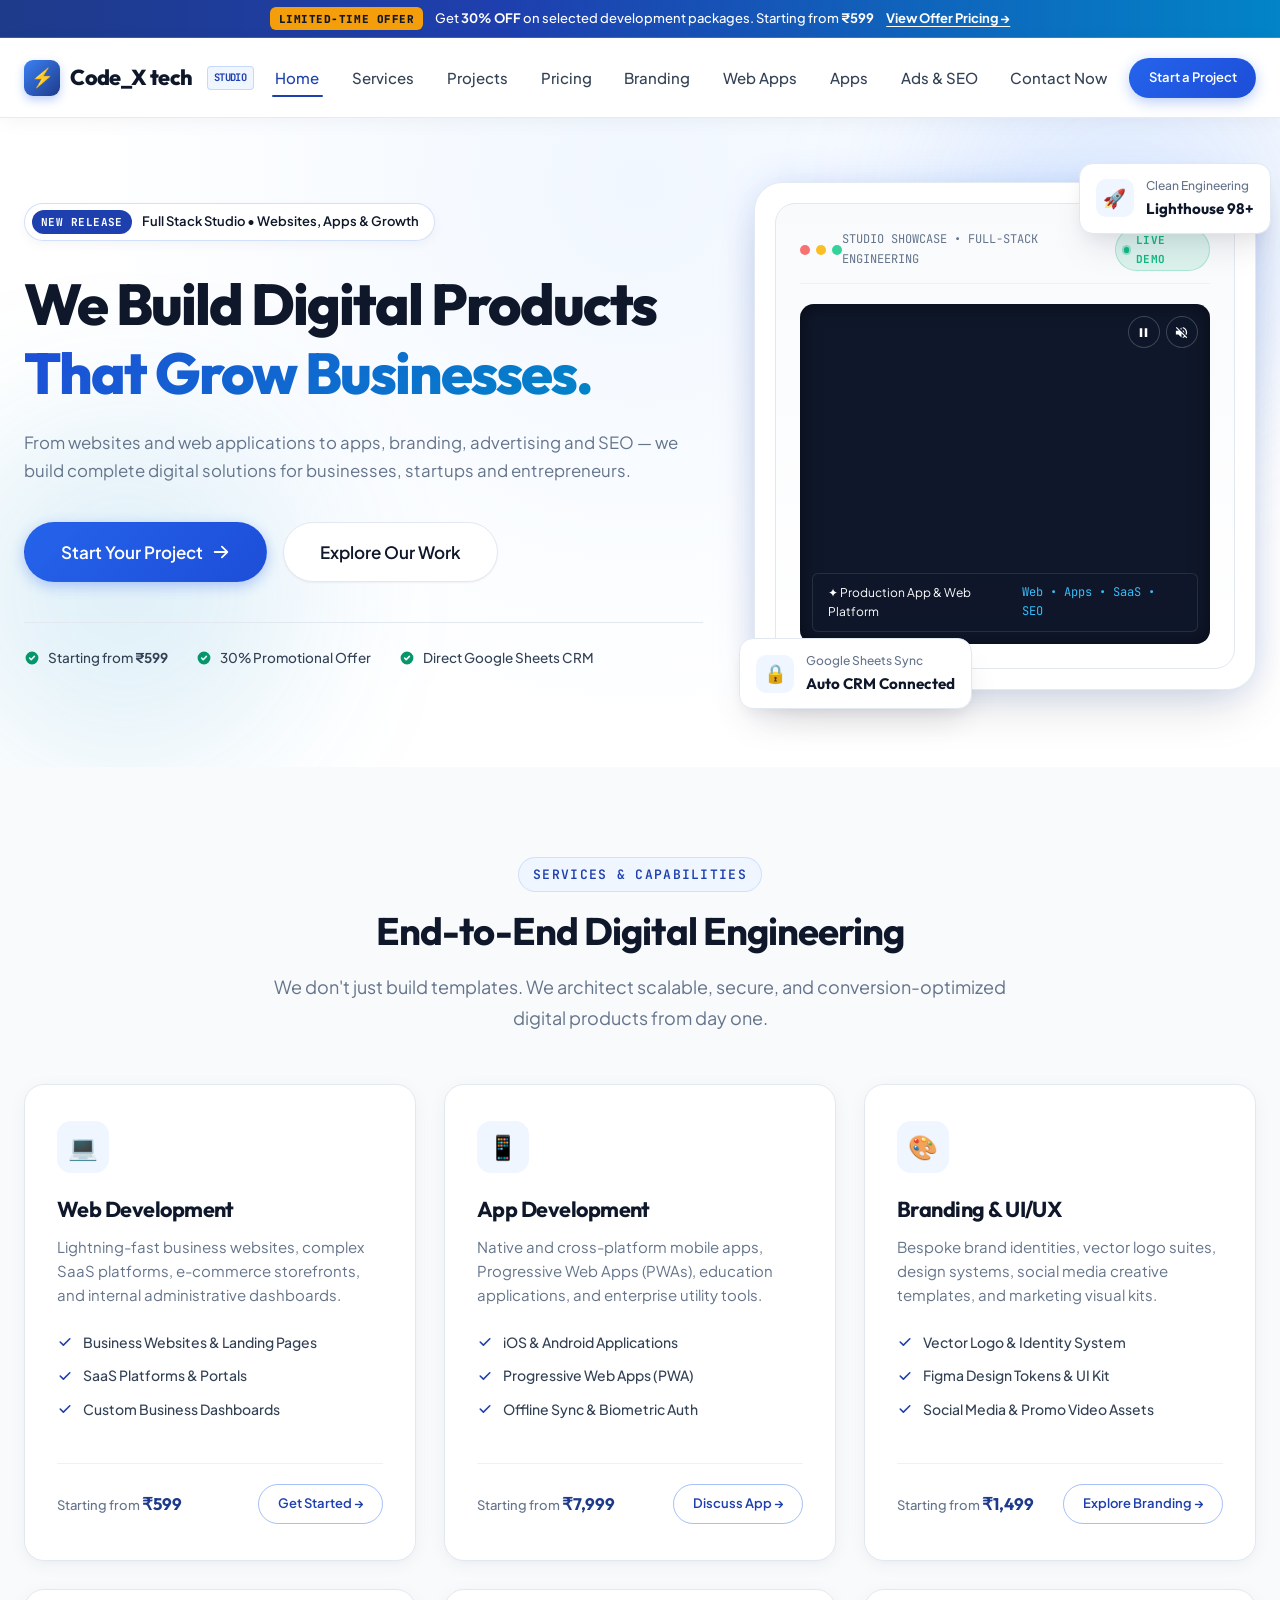
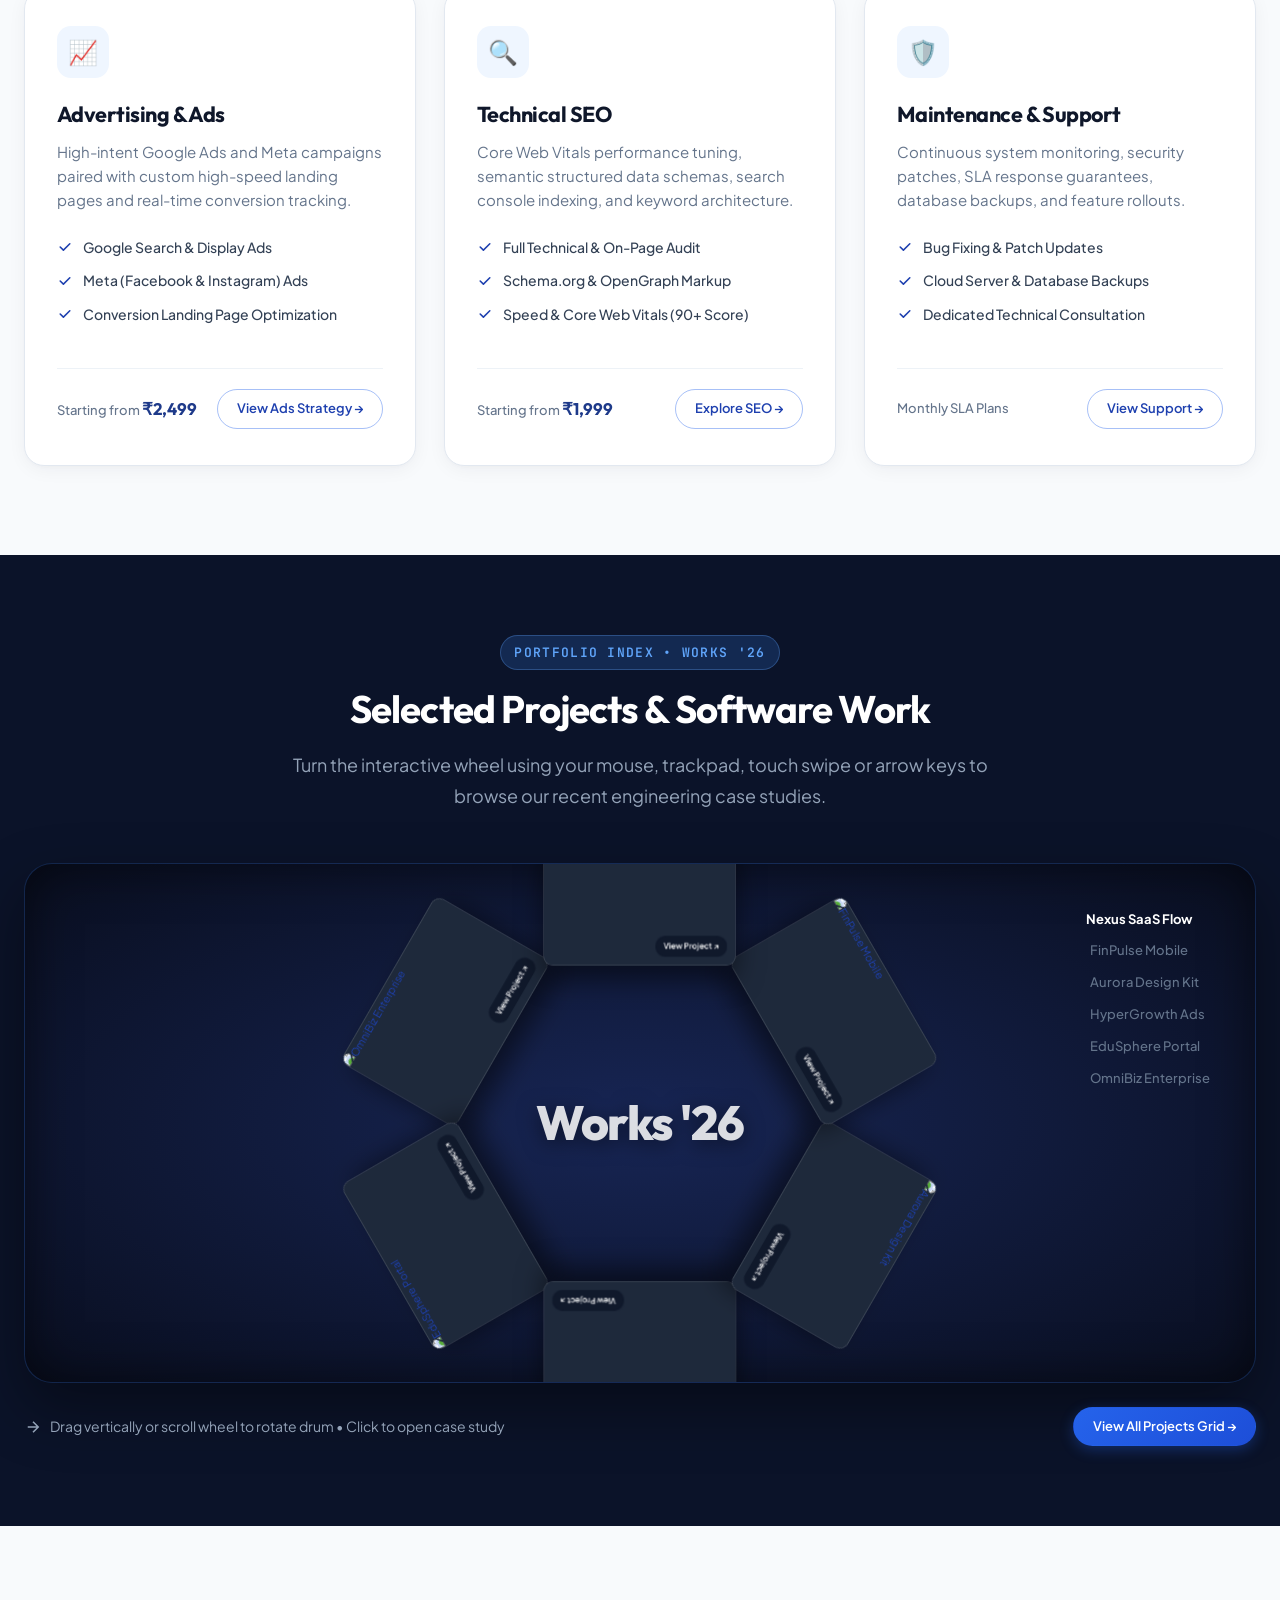
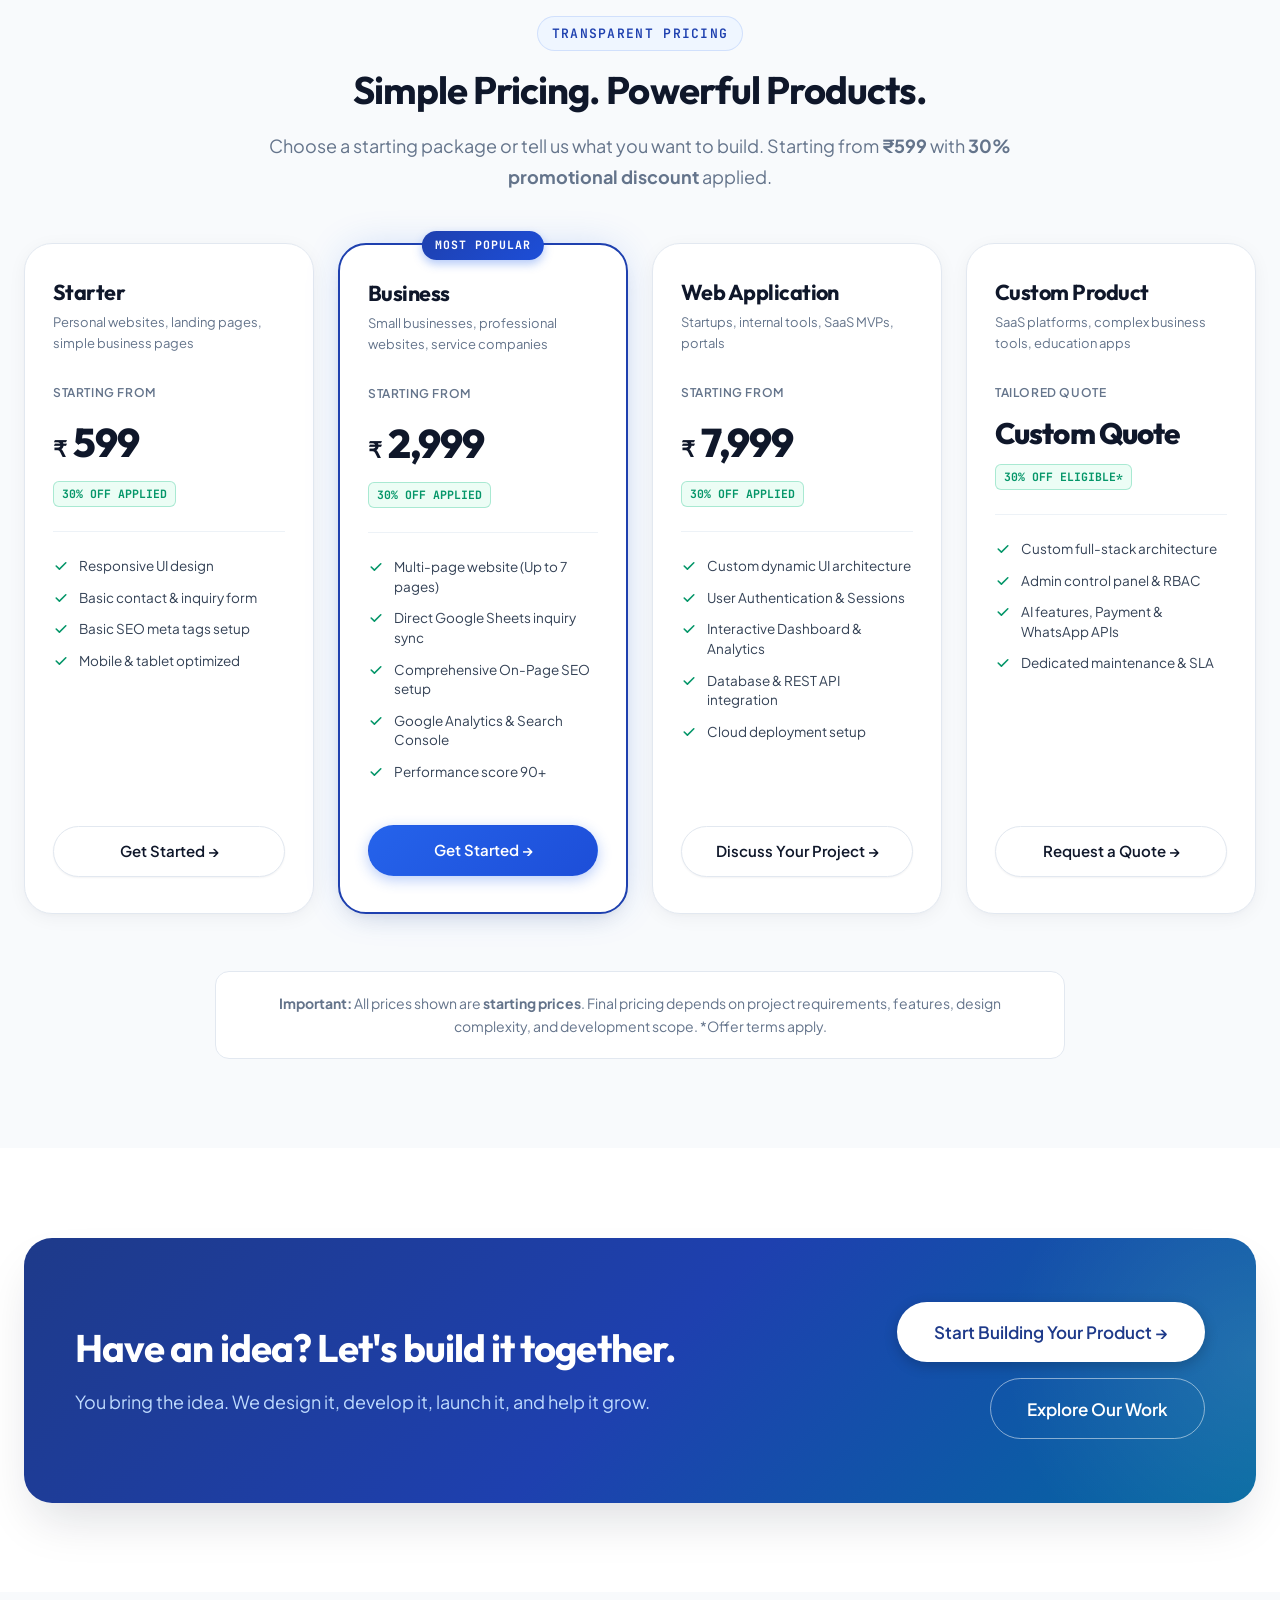
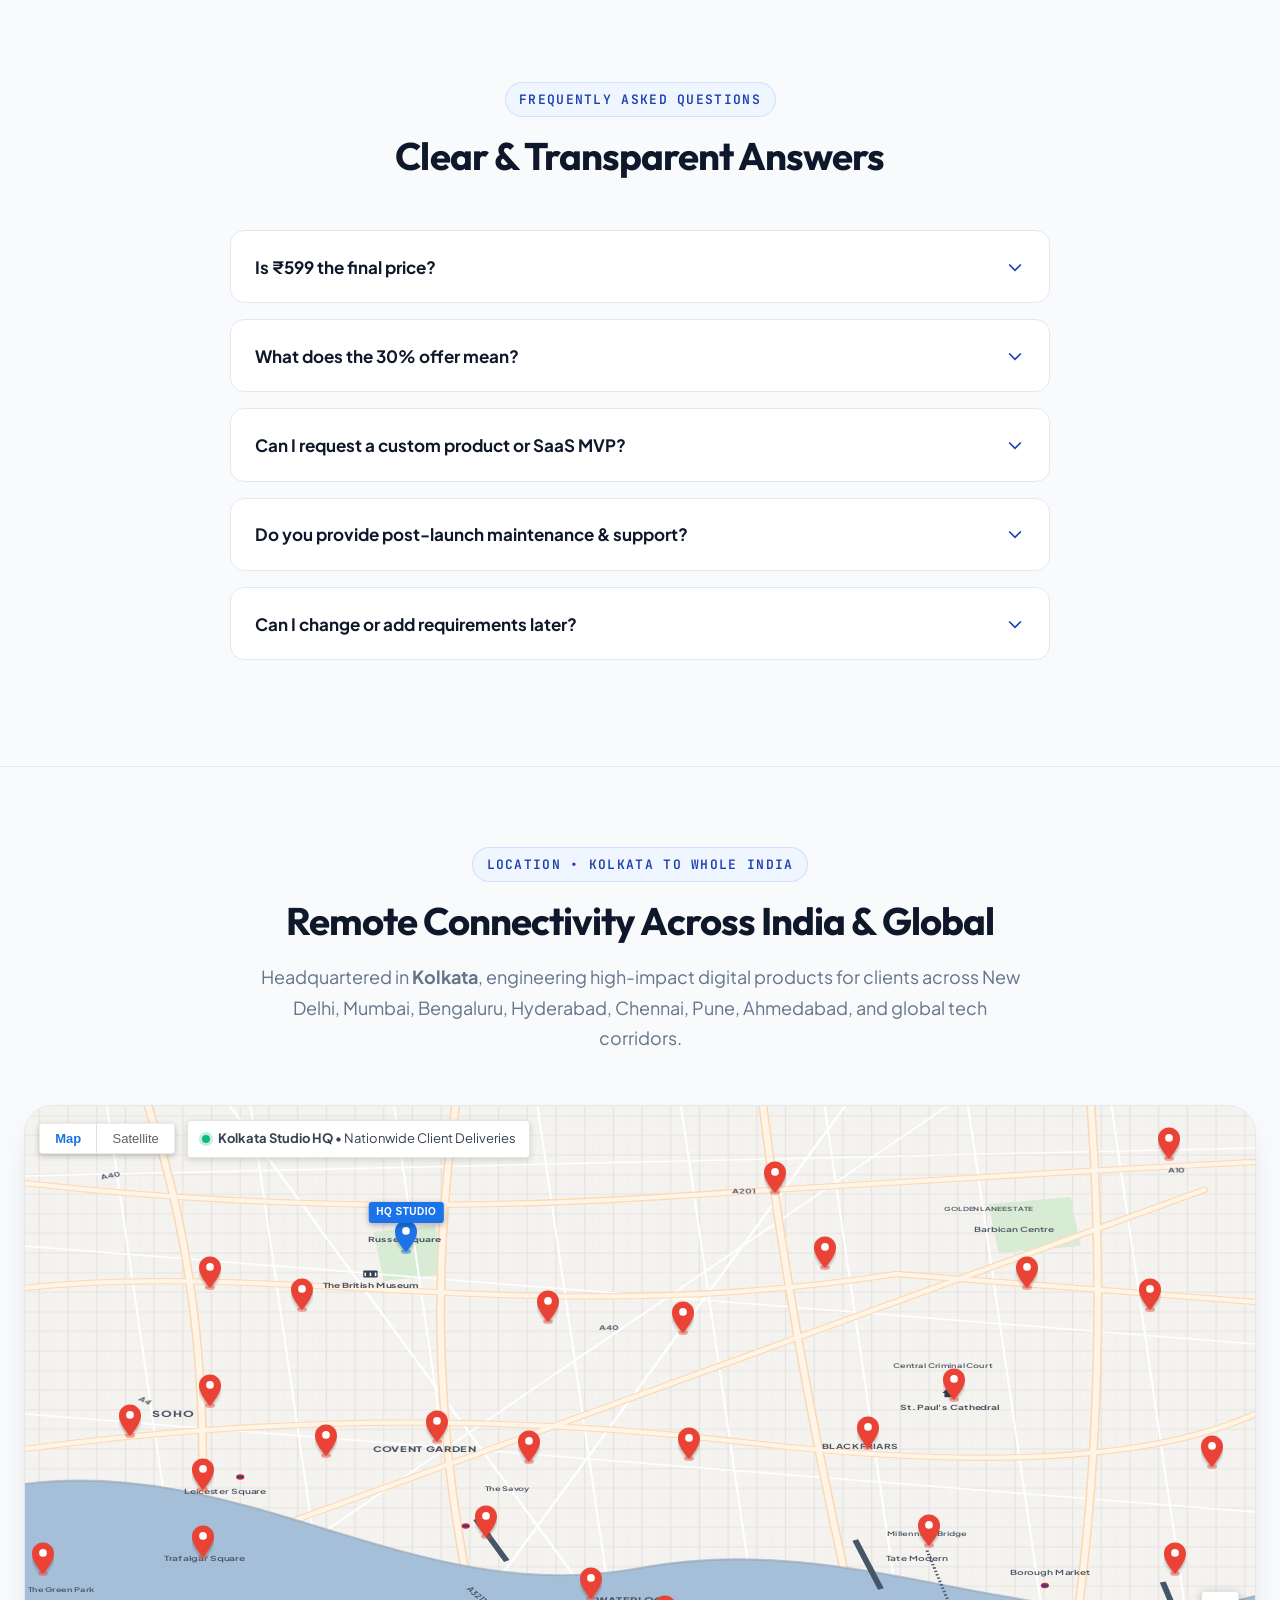
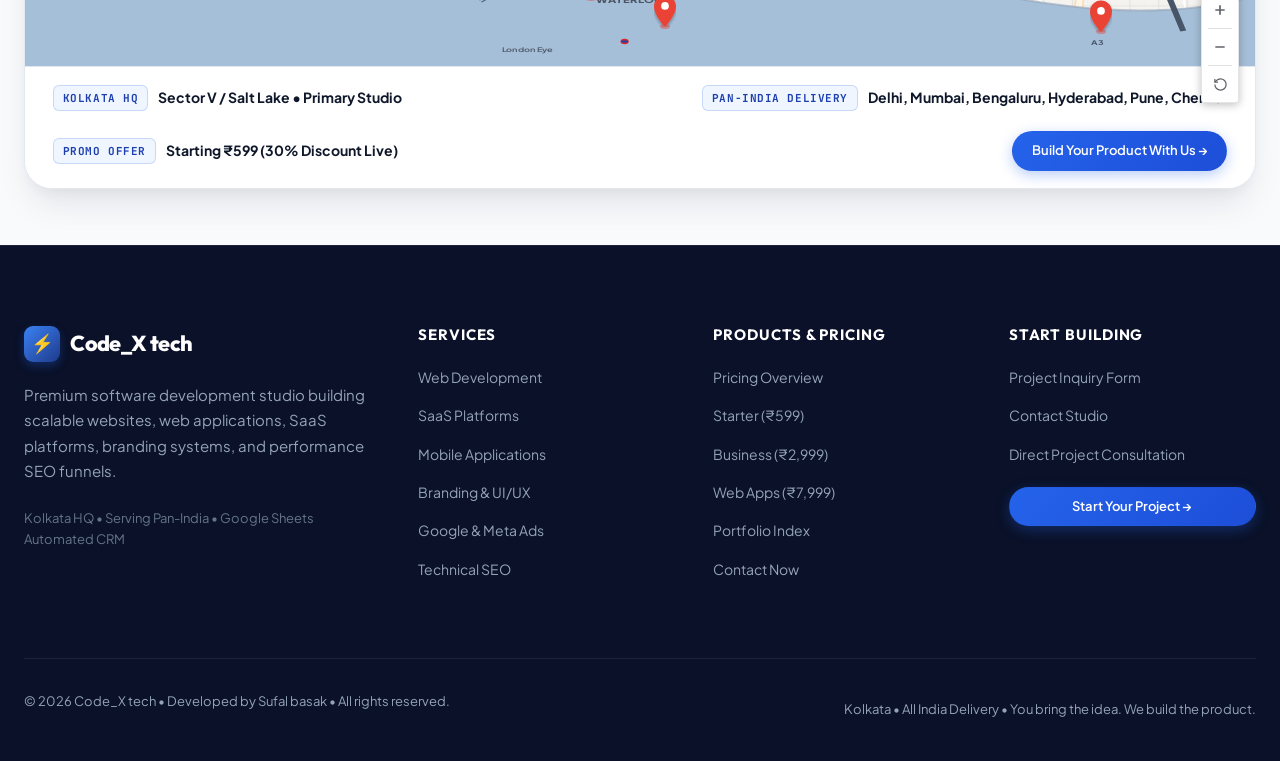
==== commit f6cf2127: "sufal change" ====
--- a/index.html
+++ b/index.html
@@ -3,10 +3,10 @@
 <head>
   <meta charset="UTF-8" />
   <meta name="viewport" content="width=device-width, initial-scale=1.0" />
-  <title>Code_IT | Web Development, Apps, Branding, Ads & SEO Studio</title>
+  <title>Code_X tech | Web Development, Apps, Branding, Ads & SEO Studio</title>
   <meta name="description" content="Professional technology & digital solutions company building high-performance websites, web applications, SaaS products, mobile apps, branding, ads & SEO." />
   <meta name="keywords" content="web development, app development, saas development, branding agency, google ads, technical seo, software studio" />
-  <meta property="og:title" content="Code_IT | Digital Product Studio" />
+  <meta property="og:title" content="Code_X tech | Digital Product Studio" />
   <meta property="og:description" content="We build digital products that grow businesses. From websites and apps to branding and SEO." />
   <meta property="og:type" content="website" />
   <link rel="canonical" href="https://example.com/index.html" />
@@ -35,9 +35,9 @@
     <!-- Sticky Main Navigation -->
     <header class="site-nav">
       <div class="container nav-container">
-        <a href="index.html" class="brand-logo" aria-label="Code_IT Home">
+        <a href="index.html" class="brand-logo" aria-label="Code_X tech Home">
           <span class="brand-logo-icon">⚡</span>
-          <span>Code_IT</span>
+          <span>Code_X tech</span>
           <span class="brand-logo-badge">STUDIO</span>
         </a>
 
@@ -655,7 +655,7 @@
         <div class="footer-brand">
           <a href="index.html" class="brand-logo">
             <span class="brand-logo-icon">⚡</span>
-            <span>Code_IT</span>
+            <span>Code_X tech</span>
           </a>
           <p class="footer-brand-desc">
             Premium software development studio building scalable websites, web applications, SaaS platforms, branding systems, and performance SEO funnels.
@@ -703,7 +703,7 @@
       </div>
 
       <div class="footer-bottom">
-        <p>&copy; 2026 Code_IT Studio &bull; All rights reserved.</p>
+        <p>&copy; 2026 Code_X tech &bull; Developed by Sufal basak &bull; All rights reserved.</p>
         <p>Kolkata &bull; All India Delivery &bull; You bring the idea. We build the product.</p>
       </div>
     </div>
